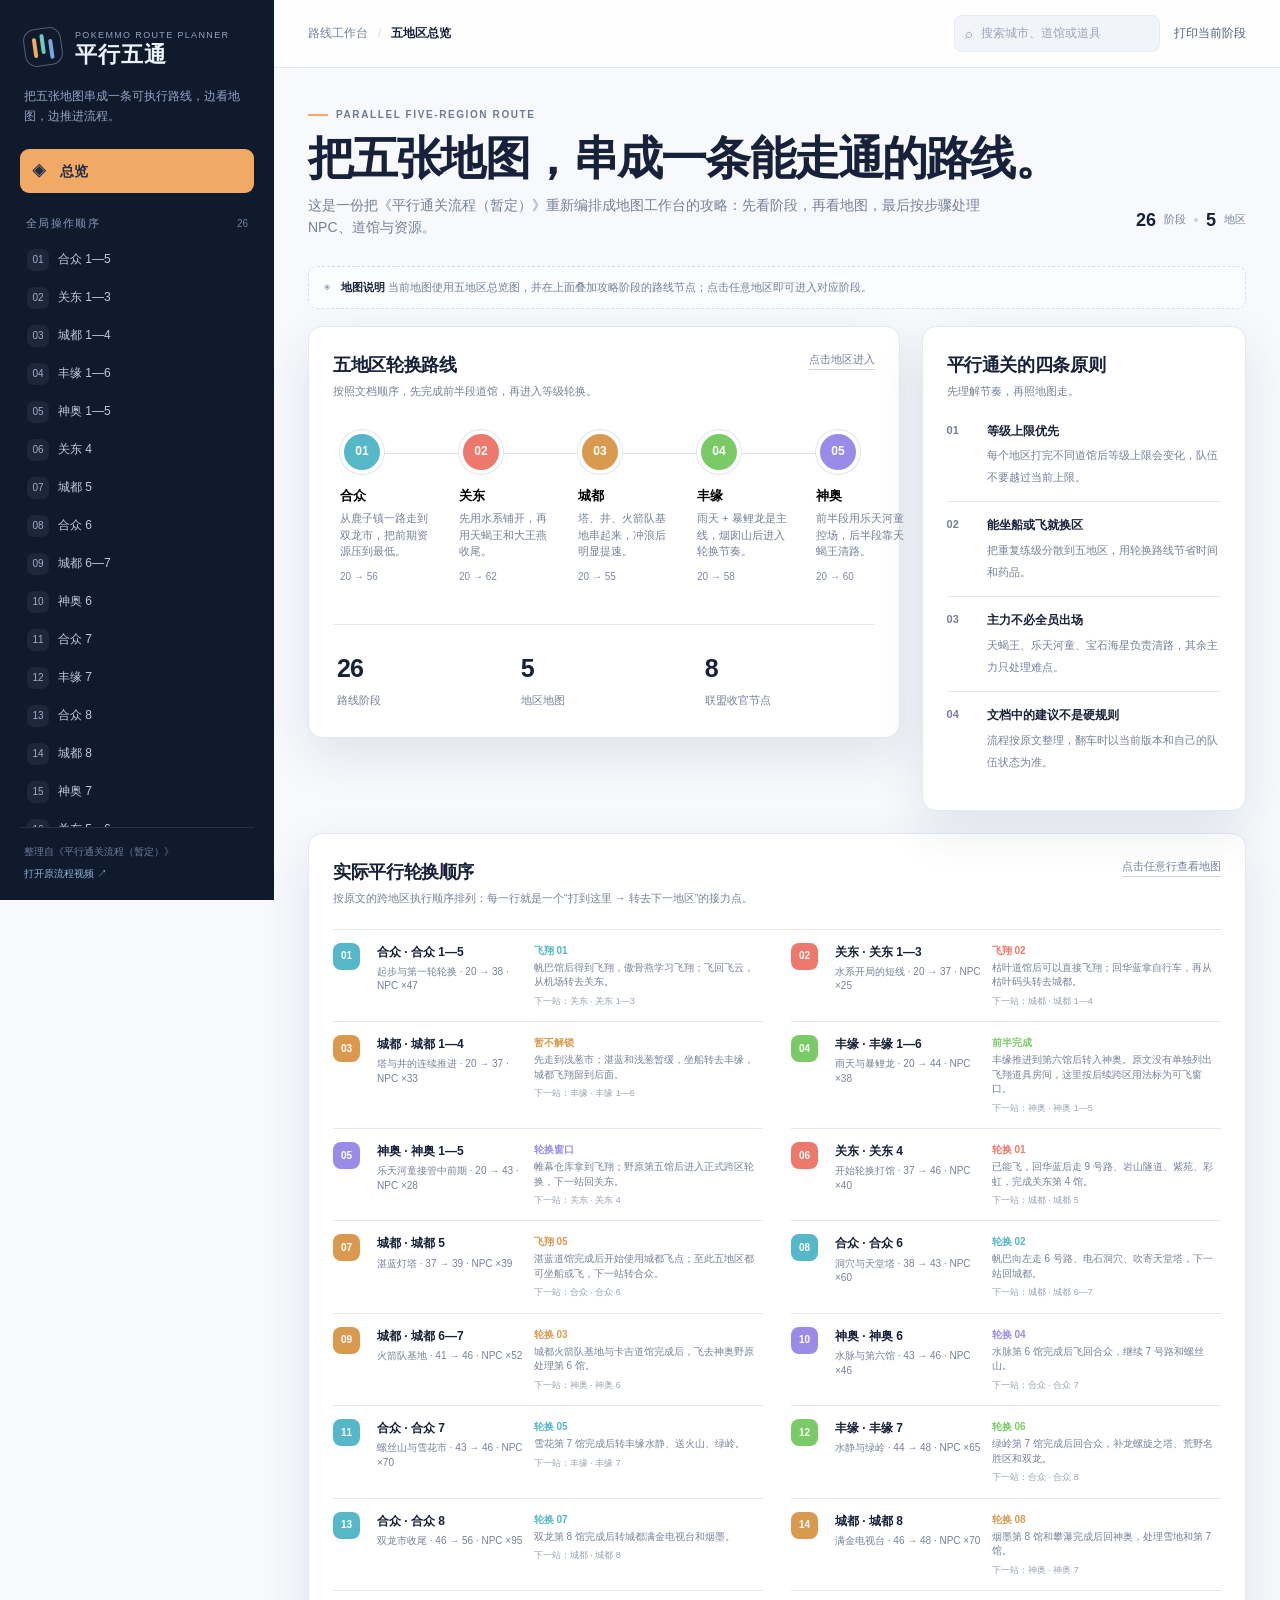
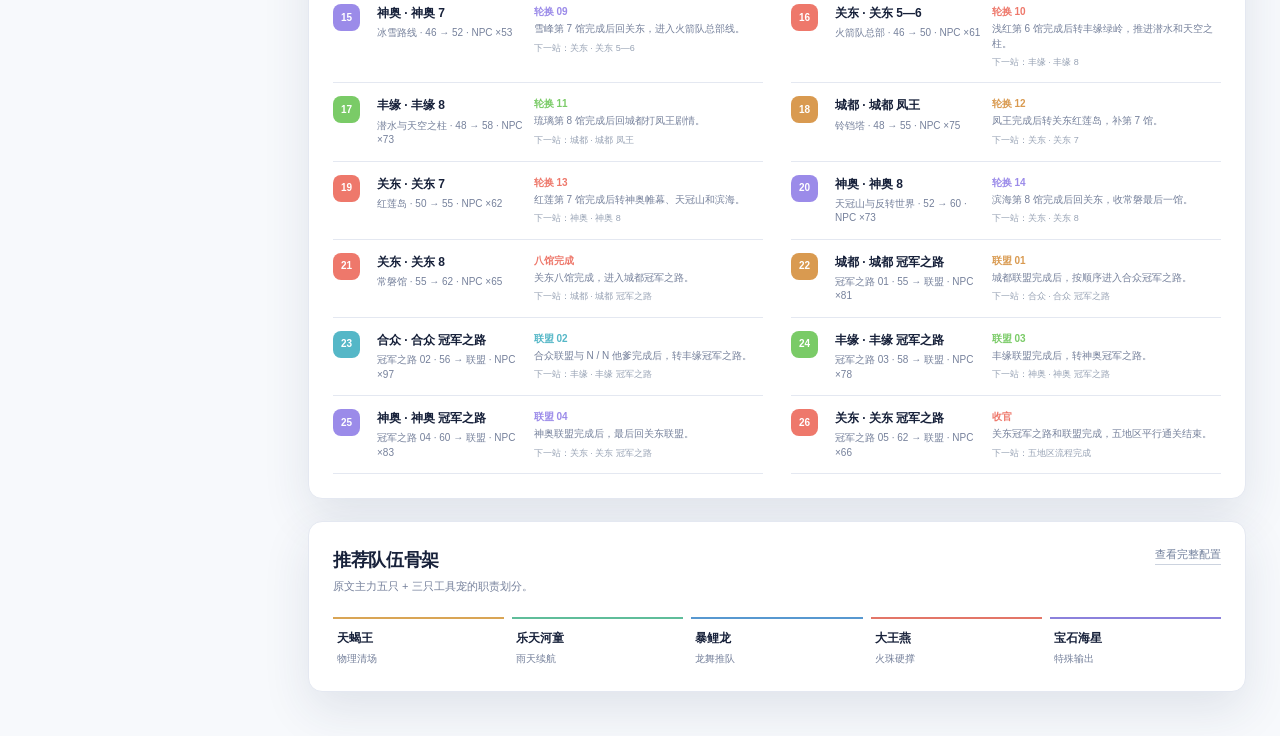
==== index.html @ cdc764ab "feat: add PokeMMO parallel five-region guide" ====
<!doctype html>
<html lang="zh-CN">
<head>
  <meta charset="utf-8">
  <meta name="viewport" content="width=device-width, initial-scale=1">
  <meta name="theme-color" content="#101a2d">
  <title>平行五通 · PokeMMO 攻略路线</title>
  <link rel="stylesheet" href="styles.css">
</head>
<body>
  <div class="app-shell">
    <aside class="sidebar" id="sidebar">
      <div class="brand">
        <div class="brand-mark" aria-hidden="true"><span></span><span></span><span></span></div>
        <div>
          <p class="brand-kicker">POKEMMO ROUTE PLANNER</p>
          <h1>平行五通</h1>
        </div>
      </div>
      <p class="brand-note">把五张地图串成一条可执行路线，边看地图，边推进流程。</p>
      <button class="overview-btn" id="overviewBtn" type="button"><span class="nav-icon">◈</span> 总览</button>
      <div class="sidebar-heading"><span>全局操作顺序</span><span id="phaseCountLabel">26</span></div>
      <nav class="phase-nav" id="phaseNav" aria-label="攻略阶段"></nav>
      <div class="sidebar-footer">
        <div class="source-stamp">整理自《平行通关流程（暂定）》</div>
        <a href="https://www.bilibili.com/video/BV1FwxmzmEeR/?vd_source=fad737659a85aca5b3b05b4d80bded59" target="_blank" rel="noreferrer">打开原流程视频 ↗</a>
      </div>
    </aside>

    <main class="main-content">
      <header class="topbar">
        <button class="mobile-menu" id="mobileMenu" type="button" aria-label="打开导航">☰</button>
        <div class="breadcrumb"><span>路线工作台</span><b>/</b><span id="breadcrumbLabel">五地区总览</span></div>
        <div class="topbar-actions">
          <label class="search-wrap" aria-label="搜索攻略内容">
            <span aria-hidden="true">⌕</span>
            <input id="searchInput" type="search" placeholder="搜索城市、道馆或道具">
          </label>
          <button class="top-action" id="printBtn" type="button">打印当前阶段</button>
        </div>
      </header>

      <div id="appView" aria-live="polite"></div>
    </main>
  </div>
  <script src="data.js"></script>
  <script src="app.js"></script>
</body>
</html>
---- styles.css ----
:root {
  --ink: #17213a;
  --muted: #75809b;
  --faint: #aeb6c9;
  --line: #e4e8f1;
  --paper: #f7f9fc;
  --panel: #ffffff;
  --navy: #101a2d;
  --navy-2: #1a2945;
  --orange: #f0aa65;
  --teal: #61c4b8;
  --shadow: 0 18px 48px rgba(32, 53, 87, .11);
  --font: Inter, "Noto Sans SC", "Microsoft YaHei", "PingFang SC", sans-serif;
}

* { box-sizing: border-box; }
html { background: var(--paper); }
body { margin: 0; color: var(--ink); background: var(--paper); font-family: var(--font); font-size: 14px; line-height: 1.6; }
button, input { font: inherit; }
button { border: 0; }
a { color: inherit; }

.app-shell { min-height: 100vh; display: flex; }
.sidebar { width: 274px; flex: 0 0 274px; background: var(--navy); color: #edf2ff; padding: 28px 20px 18px; display: flex; flex-direction: column; position: sticky; top: 0; height: 100vh; overflow: hidden; z-index: 30; }
.brand { display: flex; align-items: center; gap: 13px; padding: 0 4px; }
.brand-mark { width: 38px; height: 38px; border: 1px solid rgba(255,255,255,.3); border-radius: 12px; display: grid; grid-template-columns: repeat(3, 1fr); gap: 4px; padding: 8px; transform: rotate(-8deg); }
.brand-mark span { display: block; border-radius: 4px; background: var(--orange); }
.brand-mark span:nth-child(2) { background: #6fcab9; transform: translateY(-3px); }
.brand-mark span:nth-child(3) { background: #80a2e7; transform: translateY(3px); }
.brand-kicker { color: #92a1bf; font-size: 9px; letter-spacing: .15em; margin: 0 0 1px; }
.brand h1 { font-size: 22px; line-height: 1; letter-spacing: .04em; margin: 0; font-weight: 750; }
.brand-note { color: #95a4c2; font-size: 12px; line-height: 1.7; margin: 20px 4px 22px; }
.overview-btn { width: 100%; text-align: left; color: #fff; background: rgba(255,255,255,.1); padding: 11px 12px; border-radius: 9px; cursor: pointer; font-weight: 700; margin-bottom: 22px; }
.overview-btn.is-active { background: var(--orange); color: #202c49; }
.nav-icon { display: inline-block; width: 24px; color: #9fd8d0; }
.overview-btn.is-active .nav-icon { color: #202c49; }
.sidebar-heading { display: flex; justify-content: space-between; align-items: center; color: #8797b8; font-size: 11px; letter-spacing: .12em; padding: 0 6px 8px; text-transform: uppercase; }
.sidebar-heading span:last-child { font-size: 10px; letter-spacing: 0; color: #6b7c9f; }
.phase-nav { overflow: auto; padding-right: 2px; margin-right: -5px; }
.phase-nav::-webkit-scrollbar { width: 4px; }
.phase-nav::-webkit-scrollbar-thumb { background: #324362; border-radius: 8px; }
.phase-group-label { color: #647593; font-size: 10px; letter-spacing: .12em; padding: 13px 7px 4px; text-transform: uppercase; }
.phase-link { width: 100%; display: flex; align-items: center; gap: 9px; text-align: left; color: #bfcae0; background: transparent; padding: 8px 7px; border-radius: 8px; cursor: pointer; font-size: 12px; }
.phase-link:hover { color: #fff; background: rgba(255,255,255,.06); }
.phase-link.is-active { color: #fff; background: rgba(255,255,255,.13); }
.phase-link .phase-num { width: 22px; height: 22px; display: grid; place-items: center; border-radius: 7px; font-size: 10px; color: #9caccc; background: rgba(255,255,255,.06); flex: 0 0 22px; }
.phase-link.is-active .phase-num { color: #263451; background: var(--orange); font-weight: 800; }
.phase-link .phase-label { overflow: hidden; white-space: nowrap; text-overflow: ellipsis; }
.sidebar-footer { margin-top: auto; padding: 15px 4px 0; border-top: 1px solid rgba(255,255,255,.1); color: #6e7d9d; font-size: 10px; line-height: 1.7; }
.sidebar-footer a { color: #89b6d8; text-decoration: none; display: inline-block; margin-top: 5px; }

.main-content { min-width: 0; flex: 1; }
.topbar { min-height: 68px; display: flex; align-items: center; justify-content: space-between; border-bottom: 1px solid var(--line); background: rgba(255,255,255,.82); padding: 0 34px; position: sticky; top: 0; z-index: 20; backdrop-filter: blur(12px); }
.breadcrumb { display: flex; align-items: center; gap: 10px; color: var(--muted); font-size: 12px; }
.breadcrumb b { color: #d4dae5; font-weight: 400; }
.breadcrumb span:last-child { color: var(--ink); font-weight: 700; }
.topbar-actions { display: flex; align-items: center; gap: 14px; }
.search-wrap { display: flex; align-items: center; gap: 7px; background: #f1f4f9; border: 1px solid #e6eaf2; border-radius: 8px; padding: 6px 10px; color: #9ba6bb; }
.search-wrap input { border: 0; outline: 0; background: transparent; width: 170px; color: var(--ink); font-size: 12px; }
.search-wrap input::placeholder { color: #9ba6bb; }
.top-action { color: #52617e; background: transparent; padding: 6px 0; cursor: pointer; font-size: 12px; }
.top-action:hover { color: var(--ink); }
.mobile-menu { display: none; background: transparent; color: var(--ink); font-size: 20px; cursor: pointer; }

#appView { max-width: 1470px; margin: 0 auto; padding: 30px 34px 44px; }
.page-intro { display: flex; justify-content: space-between; gap: 28px; align-items: end; margin: 2px 0 27px; }
.eyebrow { display: inline-flex; align-items: center; gap: 8px; color: #6e7a94; text-transform: uppercase; letter-spacing: .16em; font-size: 10px; font-weight: 800; }
.eyebrow::before { content: ""; width: 20px; height: 2px; background: var(--orange); }
.page-intro h2 { font-size: clamp(29px, 3.6vw, 52px); line-height: 1.08; letter-spacing: -.04em; margin: 11px 0 10px; max-width: 790px; }
.page-intro p { color: var(--muted); max-width: 680px; margin: 0; font-size: 14px; }
.intro-meta { display: flex; gap: 8px; align-items: center; color: #78849e; font-size: 11px; white-space: nowrap; padding-bottom: 4px; }
.intro-meta strong { color: var(--ink); font-size: 18px; }
.dot-sep { width: 4px; height: 4px; border-radius: 50%; background: #cad1df; }

.overview-grid { display: grid; grid-template-columns: minmax(0, 1.55fr) minmax(300px, .85fr); gap: 22px; align-items: start; }
.panel { background: var(--panel); border: 1px solid var(--line); border-radius: 14px; box-shadow: var(--shadow); }
.flow-panel { padding: 24px; }
.panel-heading { display: flex; justify-content: space-between; align-items: start; gap: 20px; margin-bottom: 21px; }
.panel-heading h3 { font-size: 18px; margin: 0; letter-spacing: -.02em; }
.panel-heading p { color: var(--muted); font-size: 11px; margin: 3px 0 0; }
.tiny-link { font-size: 11px; color: #72809c; border-bottom: 1px solid #ccd3df; text-decoration: none; }
.region-flow { display: grid; grid-template-columns: repeat(5, minmax(110px, 1fr)); gap: 9px; position: relative; padding-top: 8px; }
.region-flow::before { content: ""; position: absolute; height: 1px; background: #dfe5ef; left: 40px; right: 40px; top: 31px; }
.region-card { position: relative; padding: 0 7px 14px; cursor: pointer; background: transparent; text-align: left; }
.region-card:hover .region-dot { transform: scale(1.13); }
.region-dot { width: 44px; height: 44px; display: grid; place-items: center; border-radius: 50%; color: #fff; font-size: 12px; font-weight: 800; margin: 0 0 12px; border: 4px solid #fff; box-shadow: 0 0 0 1px #dfe5ef; position: relative; transition: transform .15s ease; }
.region-card h4 { font-size: 13px; margin: 0 0 4px; }
.region-card p { color: var(--muted); font-size: 11px; line-height: 1.5; margin: 0; }
.region-card .flow-tag { display: inline-block; color: #7d89a3; font-size: 10px; margin-top: 9px; }
.stats-row { display: grid; grid-template-columns: repeat(3, 1fr); gap: 10px; margin-top: 24px; padding-top: 21px; border-top: 1px solid var(--line); }
.stat { padding: 2px 4px; }
.stat strong { display: block; font-size: 25px; letter-spacing: -.04em; }
.stat span { color: var(--muted); font-size: 11px; }
.rules-panel { padding: 24px; }
.rules-list { display: grid; gap: 0; margin: 0; padding: 0; list-style: none; }
.rules-list li { display: grid; grid-template-columns: 30px 1fr; gap: 10px; padding: 14px 0; border-top: 1px solid var(--line); }
.rules-list li:first-child { border-top: 0; padding-top: 0; }
.rule-num { color: var(--orange); font-weight: 800; font-size: 12px; }
.rules-list strong { display: block; font-size: 12px; margin-bottom: 2px; }
.rules-list span { color: var(--muted); font-size: 11px; line-height: 1.55; }
.overview-team { margin-top: 22px; padding: 24px; }
.team-strip { display: grid; grid-template-columns: repeat(5, 1fr); gap: 8px; }
.team-chip { border-top: 2px solid var(--team-color); padding: 10px 4px 0; }
.team-chip strong { display: block; font-size: 12px; }
.team-chip span { display: block; color: var(--muted); font-size: 10px; margin-top: 3px; }

.detail-layout { display: grid; grid-template-columns: 235px minmax(0, 1fr) minmax(285px, .78fr); gap: 20px; align-items: start; }
.phase-rail { padding: 19px 15px 14px; position: sticky; top: 89px; max-height: calc(100vh - 112px); overflow: auto; }
.phase-rail h3 { margin: 0 8px 14px; font-size: 13px; }
.phase-rail .phase-link { color: #596783; padding: 8px 7px; }
.phase-rail .phase-link:hover { color: var(--ink); background: #f5f7fb; }
.phase-rail .phase-link.is-active { color: var(--ink); background: #edf2f8; }
.phase-rail .phase-group-label { padding-top: 11px; }
.map-panel { min-width: 0; overflow: hidden; }
.map-panel-head { display: flex; justify-content: space-between; align-items: start; gap: 16px; padding: 21px 23px 17px; border-bottom: 1px solid var(--line); }
.map-panel-head h3 { font-size: 19px; margin: 0; }
.map-panel-head p { color: var(--muted); margin: 3px 0 0; font-size: 11px; }
.map-tools { display: flex; align-items: center; gap: 4px; }
.map-tool { width: 29px; height: 29px; border-radius: 7px; background: #f3f5f9; color: #65728d; cursor: pointer; }
.map-tool:hover { background: #e9edf5; color: var(--ink); }
.map-tool.zoom-value { width: auto; padding: 0 6px; font-size: 10px; cursor: default; background: transparent; }
.map-viewport { position: relative; overflow: hidden; background: #dce6ec; margin: 0; }
.map-canvas { position: relative; width: 100%; transform-origin: 50% 50%; transition: transform .2s ease; }
.map-canvas > img { display: block; width: 100%; height: 100%; object-fit: fill; image-rendering: pixelated; }
.map-canvas > svg { position: absolute; inset: 0; width: 100%; height: 100%; overflow: visible; pointer-events: none; }
.route-glow { fill: none; stroke: rgba(255,255,255,.9); stroke-width: 2.8; stroke-linecap: round; stroke-linejoin: round; }
.route-line { fill: none; stroke: var(--route-color, #f0aa65); stroke-width: 1.45; stroke-linecap: round; stroke-linejoin: round; stroke-dasharray: 1.8 1.2; }
.route-point { fill: var(--route-color, #f0aa65); stroke: #fff; stroke-width: 1.1; }
.map-marker { position: absolute; transform: translate(-50%, -50%); min-width: 28px; height: 28px; border-radius: 50%; padding: 0 7px; border: 2px solid #fff; background: var(--route-color, #f0aa65); color: #25314a; font-weight: 900; font-size: 10px; box-shadow: 0 4px 10px rgba(21,33,57,.28); cursor: pointer; z-index: 3; }
.map-marker:hover, .map-marker.is-active { transform: translate(-50%, -50%) scale(1.15); z-index: 5; }
.map-marker.is-active { box-shadow: 0 0 0 4px rgba(255,255,255,.7), 0 6px 13px rgba(21,33,57,.34); }
.map-marker-label { position: absolute; top: 30px; left: 50%; transform: translateX(-50%); padding: 2px 6px; border-radius: 4px; color: #fff; background: rgba(17,28,48,.76); white-space: nowrap; font-size: 10px; font-weight: 700; pointer-events: none; }
.map-caption { display: flex; justify-content: space-between; align-items: center; padding: 11px 16px 12px; color: #7d89a1; font-size: 10px; background: #fbfcfe; border-top: 1px solid var(--line); }
.map-caption strong { color: var(--ink); font-size: 11px; }
.map-caption a { color: #7182a3; text-decoration: none; }
.map-caption a:hover { text-decoration: underline; }
.detail-panel { display: flex; flex-direction: column; gap: 16px; min-width: 0; }
.phase-header { padding: 21px 22px; }
.phase-kicker { display: flex; align-items: center; justify-content: space-between; color: #8b96ab; font-size: 10px; letter-spacing: .13em; text-transform: uppercase; }
.phase-badge { border-radius: 5px; padding: 4px 7px; color: #fff; font-size: 10px; letter-spacing: 0; font-weight: 800; }
.phase-header h2 { margin: 14px 0 7px; font-size: 25px; line-height: 1.15; letter-spacing: -.04em; }
.phase-header p { color: var(--muted); margin: 0; font-size: 12px; }
.phase-meta { display: flex; gap: 7px; flex-wrap: wrap; margin-top: 17px; }
.meta-pill { color: #65728d; background: #f1f4f8; border-radius: 5px; padding: 4px 7px; font-size: 10px; }
.step-panel { padding: 21px 22px; }
.section-title { font-size: 13px; margin: 0 0 15px; }
.step-list { display: grid; gap: 0; margin: 0; padding: 0; list-style: none; }
.step-item { display: grid; grid-template-columns: 23px 1fr; gap: 10px; border-top: 1px solid var(--line); padding: 13px 0; cursor: pointer; }
.step-item:first-child { border-top: 0; padding-top: 0; }
.step-item:last-child { padding-bottom: 0; }
.step-index { width: 23px; height: 23px; display: grid; place-items: center; border-radius: 7px; color: #76829b; background: #f1f4f8; font-size: 10px; font-weight: 800; }
.step-item:hover .step-index, .step-item.is-active .step-index { color: #fff; background: var(--route-color, var(--orange)); }
.step-place { display: block; font-size: 12px; font-weight: 800; margin-bottom: 2px; }
.step-copy { color: var(--muted); font-size: 11px; line-height: 1.55; margin: 0; }
.step-tag { display: inline-block; color: #97a1b4; font-size: 9px; margin-top: 5px; }
.focus-panel { padding: 19px 22px; border-left: 4px solid var(--route-color, var(--orange)); }
.focus-panel h3 { margin: 0 0 6px; font-size: 12px; }
.focus-panel p { color: var(--muted); font-size: 11px; line-height: 1.6; margin: 0; }
.search-empty { padding: 36px 14px; color: var(--muted); text-align: center; font-size: 12px; }

.section-toolbar { display: flex; gap: 8px; align-items: center; flex-wrap: wrap; margin: 0 0 17px; }
.region-filter { padding: 7px 10px; border-radius: 7px; background: #eef2f7; color: #68758f; font-size: 11px; cursor: pointer; }
.region-filter:hover, .region-filter.is-active { color: var(--ink); background: #e1e9f3; font-weight: 700; }
.section-toolbar .spacer { flex: 1; }
.annotation { color: var(--muted); font-size: 11px; }
.reference-banner { display: flex; align-items: center; gap: 11px; padding: 12px 15px; border: 1px dashed #d6dce8; border-radius: 9px; color: #71809b; font-size: 11px; margin-bottom: 17px; background: rgba(255,255,255,.5); }
.reference-banner b { color: var(--ink); }
.parallel-panel { margin-top: 22px; padding: 24px; }
.route-board { display: grid; grid-template-columns: 1fr 1fr; gap: 0 28px; border-top: 1px solid var(--line); }
.route-row { width: 100%; min-width: 0; display: grid; grid-template-columns: 34px minmax(120px, .78fr) minmax(185px, 1.22fr); gap: 10px; align-items: start; text-align: left; padding: 13px 0; border-bottom: 1px solid var(--line); background: transparent; cursor: pointer; color: var(--ink); }
.route-row:hover { background: #f8fafc; }
.route-num { width: 27px; height: 27px; display: grid; place-items: center; border-radius: 8px; color: #fff; background: var(--route-color); font-size: 10px; font-weight: 800; }
.route-main { min-width: 0; }
.route-main strong, .route-main span { display: block; }
.route-main strong { font-size: 12px; }
.route-main span { color: var(--muted); font-size: 10px; margin-top: 3px; line-height: 1.45; }
.route-handoff { min-width: 0; }
.route-handoff b, .route-handoff span, .route-handoff em { display: block; }
.route-handoff b { font-size: 10px; }
.route-handoff span { color: var(--muted); font-size: 10px; line-height: 1.45; margin-top: 2px; }
.route-handoff em { color: #98a3b5; font-size: 9px; font-style: normal; margin-top: 4px; }
.handoff-panel { padding: 15px 18px; border-left: 4px solid var(--route-color, var(--orange)); }
.handoff-top { display: flex; align-items: baseline; gap: 8px; color: var(--muted); font-size: 11px; line-height: 1.55; }
.handoff-label { color: var(--route-color, var(--orange)); font-size: 10px; font-weight: 800; white-space: nowrap; }
.handoff-nav { display: flex; gap: 7px; flex-wrap: wrap; align-items: center; border-top: 1px solid var(--line); margin-top: 10px; padding-top: 10px; color: #9aa4b6; font-size: 10px; }
.handoff-nav b { color: #bcc5d3; font-weight: 400; }
.handoff-nav strong { color: var(--ink); font-size: 10px; }

@media (max-width: 1250px) {
  .detail-layout { grid-template-columns: 205px minmax(0, 1fr); }
  .detail-panel { grid-column: 2; }
  .phase-rail { grid-row: span 2; }
  .overview-grid { grid-template-columns: 1fr; }
  .rules-panel { display: grid; grid-template-columns: 1fr 1fr; gap: 18px; }
  .rules-panel .panel-heading { grid-column: 1 / -1; margin-bottom: 0; }
  .route-board { grid-template-columns: 1fr; }
}
@media (max-width: 840px) {
  .sidebar { position: fixed; left: -285px; transition: left .2s ease; box-shadow: 14px 0 38px rgba(16,26,45,.2); }
  .sidebar.is-open { left: 0; }
  .topbar { padding: 0 18px; }
  .mobile-menu { display: block; }
  .breadcrumb { margin-right: auto; margin-left: 14px; }
  .search-wrap { display: none; }
  #appView { padding: 23px 18px 36px; }
  .page-intro { display: block; }
  .intro-meta { margin-top: 15px; }
  .region-flow { grid-template-columns: repeat(3, 1fr); row-gap: 20px; }
  .region-flow::before { display: none; }
  .rules-panel { display: block; }
  .detail-layout { display: block; }
  .phase-rail { position: static; max-height: none; margin-bottom: 18px; }
  .phase-rail .phase-nav { display: flex; overflow: auto; gap: 5px; padding-bottom: 5px; }
  .phase-rail .phase-group-label { display: none; }
  .phase-rail .phase-link { min-width: max-content; }
  .phase-rail h3 { margin-bottom: 9px; }
  .detail-panel { margin-top: 18px; }
  .parallel-panel { padding: 19px; }
}
@media (max-width: 520px) {
  .page-intro h2 { font-size: 31px; }
  .region-flow { grid-template-columns: repeat(2, 1fr); }
  .team-strip { grid-template-columns: repeat(2, 1fr); gap: 17px 9px; }
  .map-panel-head { display: block; }
  .map-tools { margin-top: 13px; }
  .map-caption { display: block; }
  .map-caption a { display: block; margin-top: 4px; }
  .stats-row { grid-template-columns: repeat(3, 1fr); }
  .stat strong { font-size: 20px; }
  .route-row { grid-template-columns: 30px 1fr; gap: 8px; }
  .route-handoff { grid-column: 2; }
  .handoff-top { display: block; }
  .handoff-label { display: inline-block; margin-right: 5px; }
}

@media print {
  .sidebar, .topbar, .phase-rail, .map-tools, .top-action, .mobile-menu, .search-wrap { display: none !important; }
  .main-content { width: 100%; }
  #appView { max-width: none; padding: 0; }
  .detail-layout { display: grid; grid-template-columns: 1fr 1fr; }
  .map-panel { grid-row: span 2; }
  .panel { box-shadow: none; }
  .map-canvas { transform: none !important; }
}
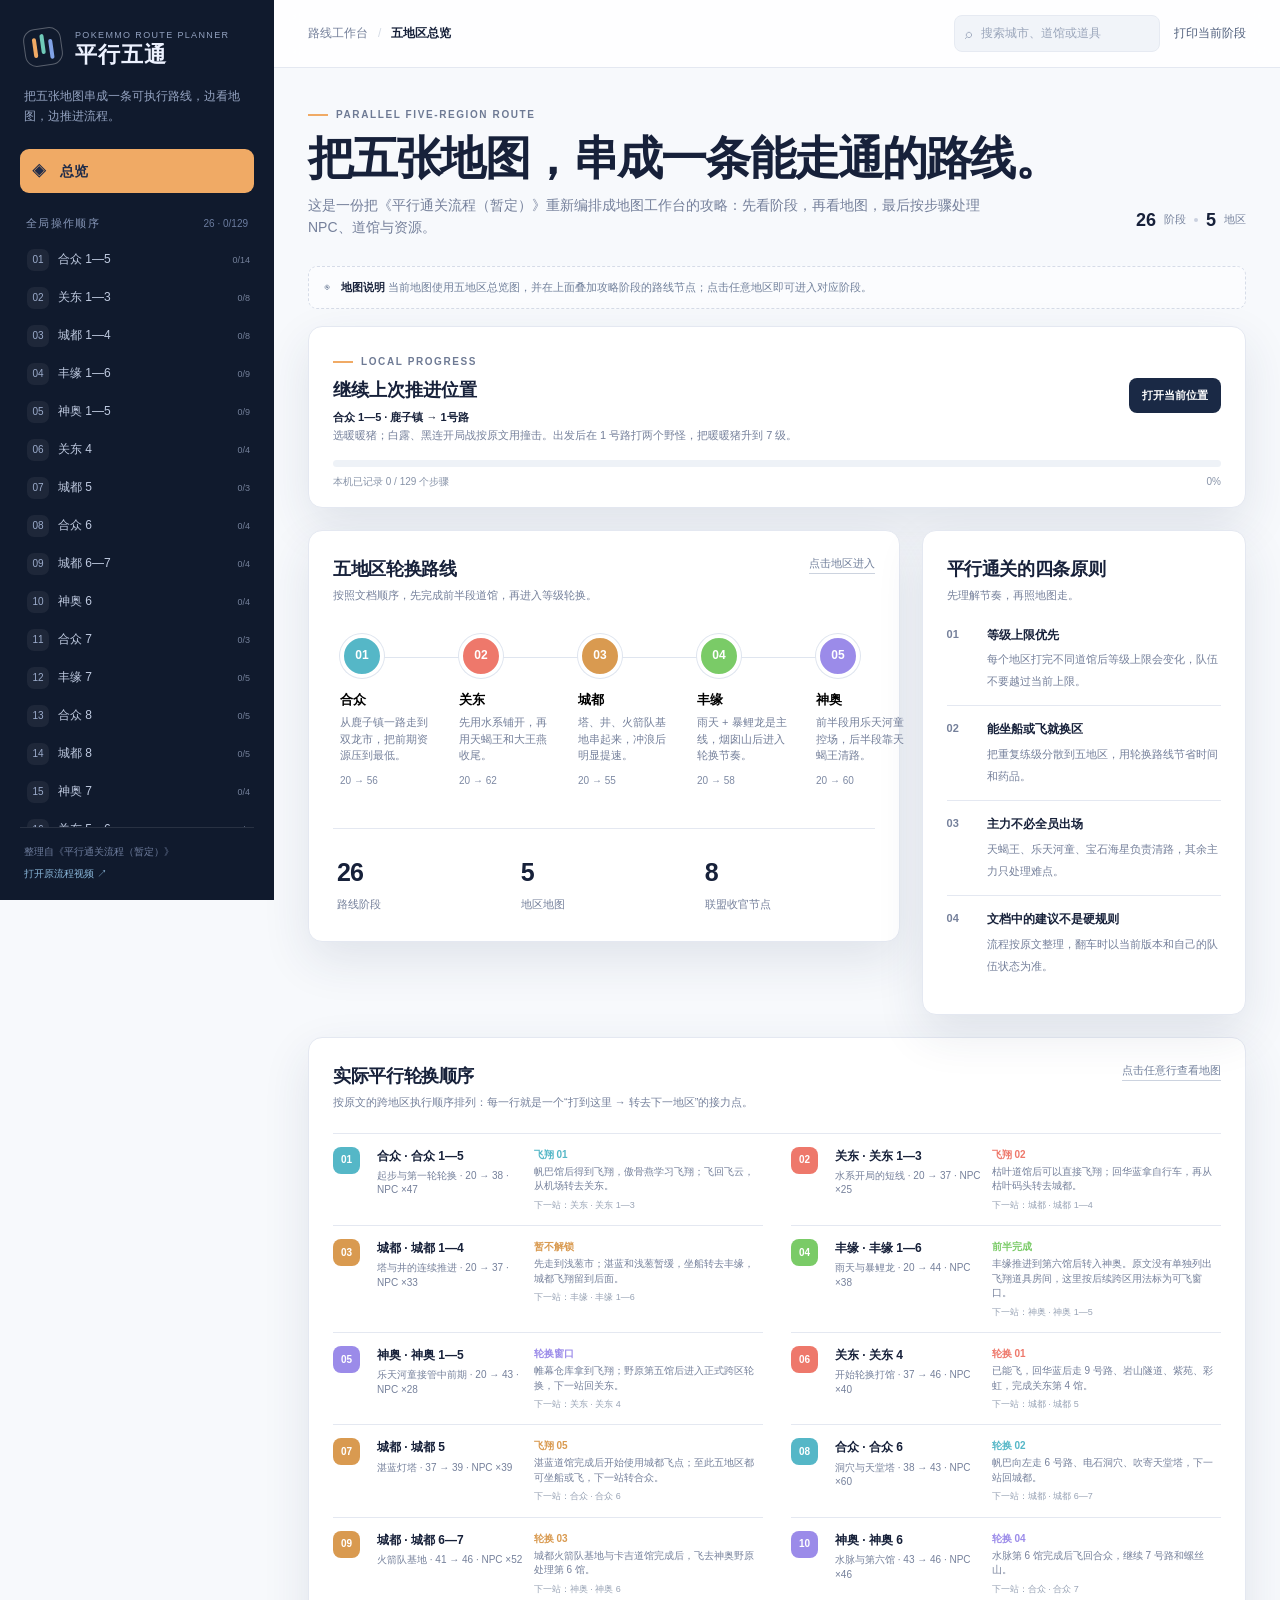
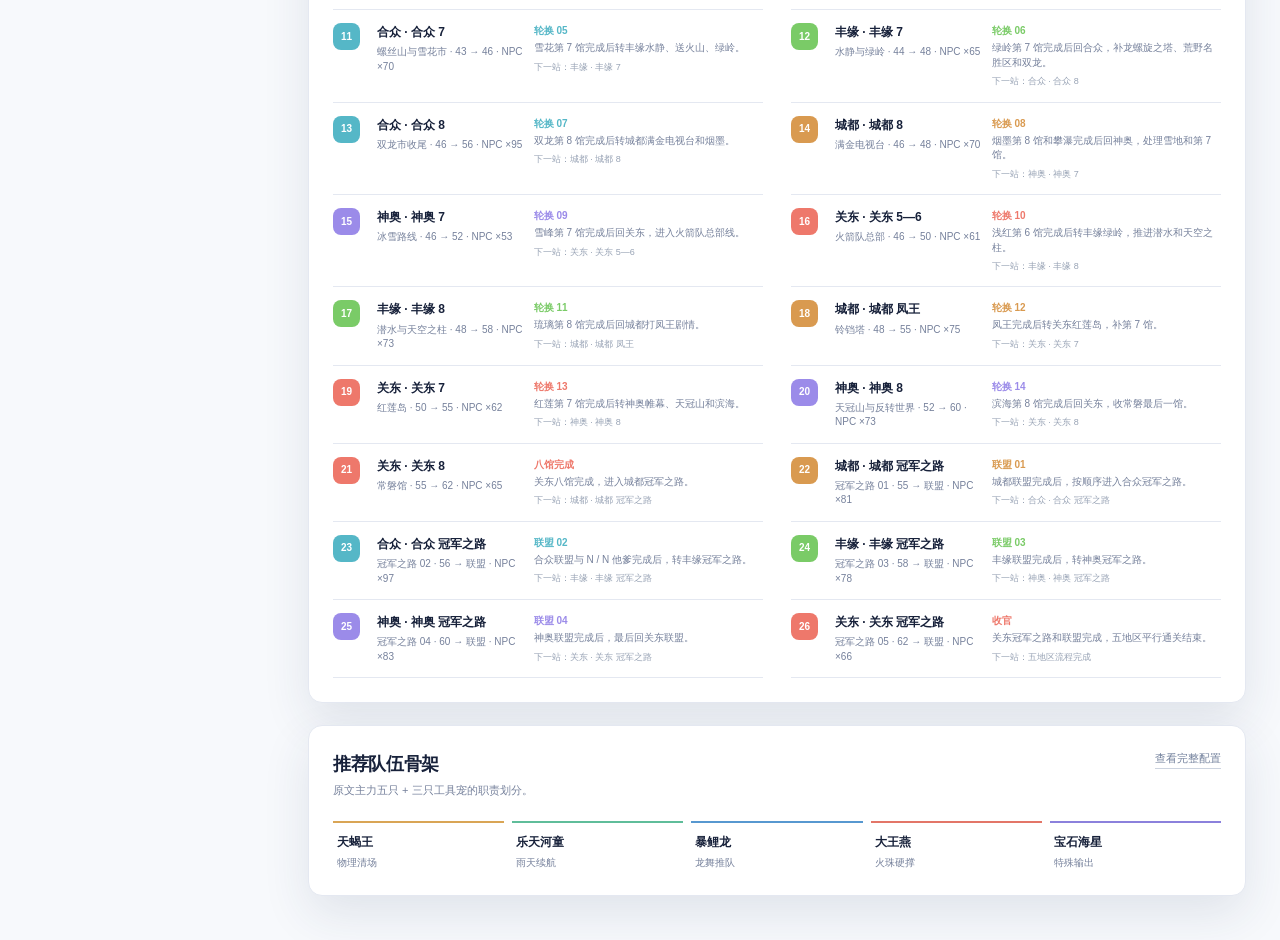
==== commit ac3a20c9: "feat: embed original Word gameplay screenshots" ====
--- a/index.html
+++ b/index.html
@@ -44,6 +44,8 @@
     </main>
   </div>
   <script src="data.js"></script>
+  <script src="detail-guides.js"></script>
+  <script src="docx-screenshots.js"></script>
   <script src="app.js"></script>
 </body>
 </html>
--- a/styles.css
+++ b/styles.css
@@ -142,6 +142,8 @@
 .phase-header p { color: var(--muted); margin: 0; font-size: 12px; }
 .phase-meta { display: flex; gap: 7px; flex-wrap: wrap; margin-top: 17px; }
 .meta-pill { color: #65728d; background: #f1f4f8; border-radius: 5px; padding: 4px 7px; font-size: 10px; }
+.phase-progress-track { height: 5px; margin-top: 14px; border-radius: 99px; background: #edf1f6; overflow: hidden; }
+.phase-progress-track span { display: block; height: 100%; border-radius: inherit; background: var(--route-color, var(--orange)); transition: width .2s ease; }
 .step-panel { padding: 21px 22px; }
 .section-title { font-size: 13px; margin: 0 0 15px; }
 .step-list { display: grid; gap: 0; margin: 0; padding: 0; list-style: none; }
@@ -153,6 +155,65 @@
 .step-place { display: block; font-size: 12px; font-weight: 800; margin-bottom: 2px; }
 .step-copy { color: var(--muted); font-size: 11px; line-height: 1.55; margin: 0; }
 .step-tag { display: inline-block; color: #97a1b4; font-size: 9px; margin-top: 5px; }
+.phase-progress { flex: 0 0 auto; color: #74809a; font-size: 9px; margin-left: auto; }
+.progress-panel { margin: 0 0 22px; padding: 20px 24px 17px; }
+.progress-summary { display: flex; align-items: center; justify-content: space-between; gap: 20px; }
+.progress-summary h3 { margin: 6px 0 4px; font-size: 18px; }
+.progress-summary p { color: var(--muted); font-size: 11px; line-height: 1.6; margin: 0; }
+.progress-summary p strong { color: var(--ink); }
+.progress-continue { flex: 0 0 auto; color: #fff; background: var(--navy-2); border-radius: 8px; padding: 9px 13px; cursor: pointer; font-size: 11px; font-weight: 700; }
+.progress-continue:hover { background: var(--ink); }
+.progress-meter { height: 7px; margin-top: 16px; background: #eef2f7; border-radius: 99px; overflow: hidden; }
+.progress-meter span { display: block; height: 100%; border-radius: inherit; background: linear-gradient(90deg, var(--teal), var(--orange)); transition: width .2s ease; }
+.progress-foot { display: flex; justify-content: space-between; color: #8793a8; font-size: 10px; margin-top: 7px; }
+.guide-panel { padding: 21px 22px; }
+.guide-heading { align-items: center; margin-bottom: 13px; }
+.guide-heading p { max-width: 330px; line-height: 1.55; }
+.guide-tools { display: flex; align-items: center; gap: 8px; flex: 0 0 auto; }
+.guide-count { color: var(--route-color, var(--orange)); background: #f5f7fa; border-radius: 6px; padding: 4px 7px; font-size: 10px; font-weight: 800; }
+.progress-reset { color: #9aa4b6; background: transparent; border-bottom: 1px solid #d7dce5; cursor: pointer; padding: 2px 0; font-size: 10px; }
+.progress-reset:hover { color: var(--ink); border-color: var(--ink); }
+.full-guide { margin-top: 20px; }
+.guide-list { display: grid; grid-template-columns: repeat(2, minmax(0, 1fr)); gap: 0 25px; margin: 0; padding: 0; list-style: none; counter-reset: guide; }
+.guide-item { display: grid; grid-template-columns: 27px minmax(0, 1fr); gap: 10px; align-items: start; border-top: 1px solid var(--line); padding: 13px 0; }
+.guide-item:first-child { border-top: 0; padding-top: 0; }
+.guide-item:last-child { padding-bottom: 0; }
+.guide-index { width: 27px; height: 27px; display: grid; place-items: center; border-radius: 8px; color: var(--route-color, var(--orange)); background: #f5f7fa; font-size: 10px; font-weight: 800; }
+.guide-item.is-current { background: linear-gradient(90deg, rgba(97,196,184,.08), transparent 80%); }
+.guide-item.is-done .guide-index { color: #fff; background: var(--route-color, var(--orange)); }
+.guide-body { min-width: 0; }
+.guide-shot-block { margin-top: 11px; }
+.guide-shot-heading { display: flex; align-items: center; gap: 7px; margin-bottom: 6px; color: #72809a; font-size: 9px; font-weight: 800; }
+.guide-shot-heading em { color: #a2aaba; font-size: 8px; font-style: normal; font-weight: 600; }
+.guide-shot-strip { display: flex; gap: 7px; overflow-x: auto; padding: 2px 1px 6px; scrollbar-color: #cbd4e0 transparent; }
+.guide-shot { position: relative; display: block; flex: 0 0 142px; height: 112px; overflow: hidden; border: 1px solid #d7dee8; border-radius: 7px; background: #eef2f5; box-shadow: 0 2px 7px rgba(21,33,57,.08); }
+.guide-shot img { display: block; width: 100%; height: 100%; object-fit: cover; }
+.guide-shot span { position: absolute; right: 4px; bottom: 4px; padding: 2px 4px; border-radius: 4px; color: #fff; background: rgba(16,26,45,.68); font-size: 8px; opacity: 0; transition: opacity .15s ease; }
+.guide-shot:hover span, .guide-shot:focus span { opacity: 1; }
+.guide-map-location { margin-top: 7px; padding: 4px 6px; border-radius: 5px; color: #60708b; background: #f1f5f8; cursor: pointer; font-size: 9px; }
+.guide-map-location:hover { color: var(--ink); background: #e6edf3; }
+.guide-visual { position: relative; width: 78px; height: 58px; padding: 0; border: 1px solid rgba(255,255,255,.9); border-radius: 8px; background-color: #dbe6e8; background-size: 285%; background-repeat: no-repeat; box-shadow: inset 0 0 0 1px rgba(26,41,69,.12); overflow: hidden; cursor: pointer; }
+.guide-visual::after { content: ''; position: absolute; inset: 0; background: linear-gradient(135deg, rgba(16,26,45,.1), rgba(16,26,45,.38)); }
+.guide-visual span { position: absolute; z-index: 2; left: 5px; bottom: 4px; color: #fff; font-size: 8px; font-weight: 700; text-shadow: 0 1px 2px rgba(0,0,0,.55); }
+.guide-visual i { position: absolute; z-index: 3; top: 50%; left: 50%; width: 11px; height: 11px; border: 2px solid #fff; border-radius: 50%; background: var(--route-color, var(--orange)); transform: translate(-50%, -50%); box-shadow: 0 0 0 3px rgba(255,255,255,.35); }
+.guide-visual.is-overview { cursor: default; background-position: center; }
+.guide-visual.is-overview i { display: none; }
+.guide-visual:hover { transform: translateY(-1px); box-shadow: 0 4px 10px rgba(21,33,57,.16); }
+.guide-topline { display: flex; align-items: center; gap: 6px; }
+.guide-topline strong { font-size: 12px; line-height: 1.35; }
+.guide-region-dot { width: 5px; height: 5px; border-radius: 50%; flex: 0 0 5px; }
+.current-label { color: var(--route-color, var(--orange)); font-size: 9px; font-style: normal; font-weight: 800; margin-left: auto; white-space: nowrap; }
+.guide-action { color: var(--muted); font-size: 11px; line-height: 1.62; margin: 5px 0 0; }
+.guide-meta { display: flex; gap: 5px; flex-wrap: wrap; margin-top: 7px; }
+.guide-chip { display: inline-flex; align-items: center; border-radius: 5px; padding: 3px 6px; font-size: 9px; line-height: 1.3; }
+.guide-npc { color: #9a6548; background: #fff3e8; }
+.guide-gain { color: #487c72; background: #edf8f5; }
+.guide-controls { display: flex; gap: 8px; flex-wrap: wrap; margin-top: 8px; }
+.guide-check, .guide-current { border-radius: 5px; padding: 4px 6px; cursor: pointer; font-size: 9px; }
+.guide-check { color: #9a6548; background: #fff3e8; }
+.guide-check.is-checked { color: #fff; background: var(--route-color, var(--orange)); }
+.guide-current { color: #72809a; background: #f3f5f9; }
+.guide-current:hover, .guide-current.is-current { color: var(--ink); background: #e9eef5; }
 .focus-panel { padding: 19px 22px; border-left: 4px solid var(--route-color, var(--orange)); }
 .focus-panel h3 { margin: 0 0 6px; font-size: 12px; }
 .focus-panel p { color: var(--muted); font-size: 11px; line-height: 1.6; margin: 0; }
@@ -216,6 +277,7 @@
   .phase-rail h3 { margin-bottom: 9px; }
   .detail-panel { margin-top: 18px; }
   .parallel-panel { padding: 19px; }
+  .guide-list { grid-template-columns: 1fr; }
 }
 @media (max-width: 520px) {
   .page-intro h2 { font-size: 31px; }
@@ -231,6 +293,12 @@
   .route-handoff { grid-column: 2; }
   .handoff-top { display: block; }
   .handoff-label { display: inline-block; margin-right: 5px; }
+  .progress-summary { display: block; }
+  .progress-continue { margin-top: 13px; }
+  .guide-heading { display: block; }
+  .guide-tools { margin-top: 10px; }
+  .guide-item { grid-template-columns: 27px minmax(0, 1fr); gap: 8px; }
+  .guide-shot { flex-basis: 134px; height: 106px; }
 }
 
 @media print {
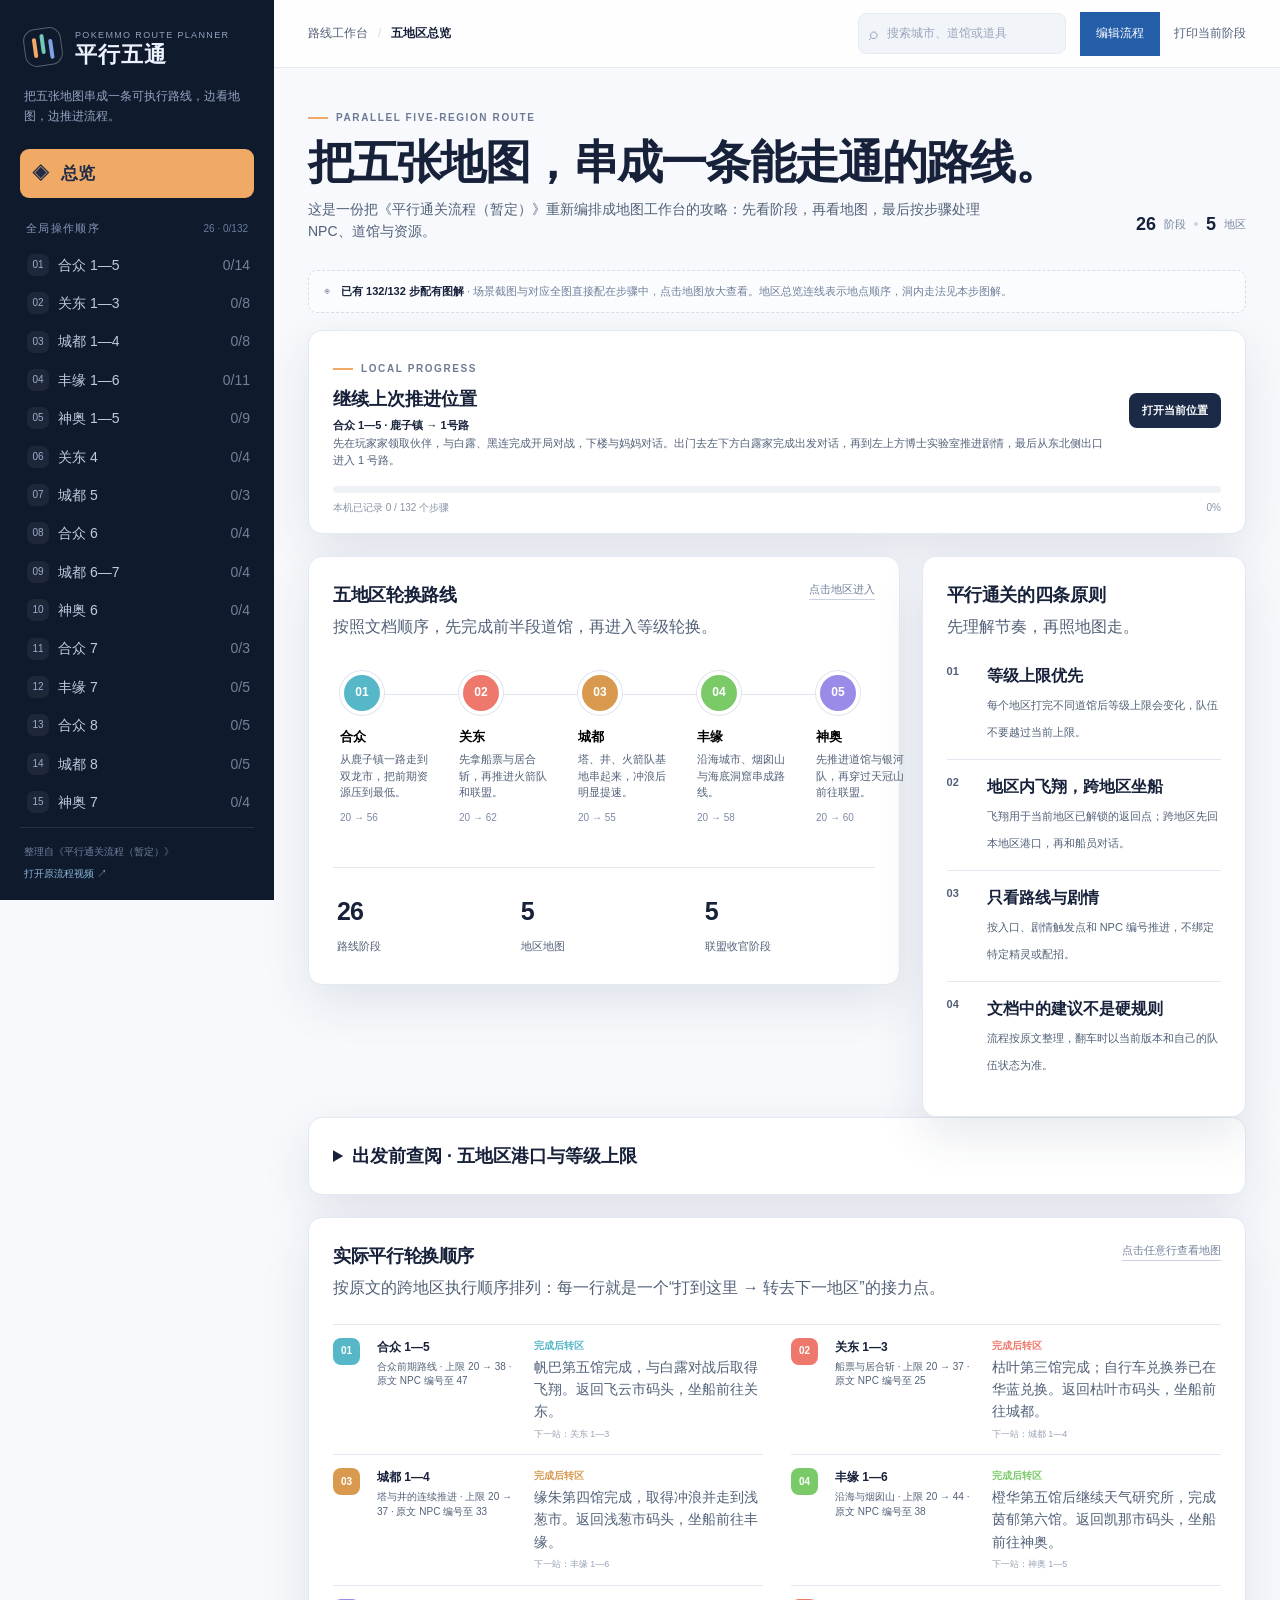
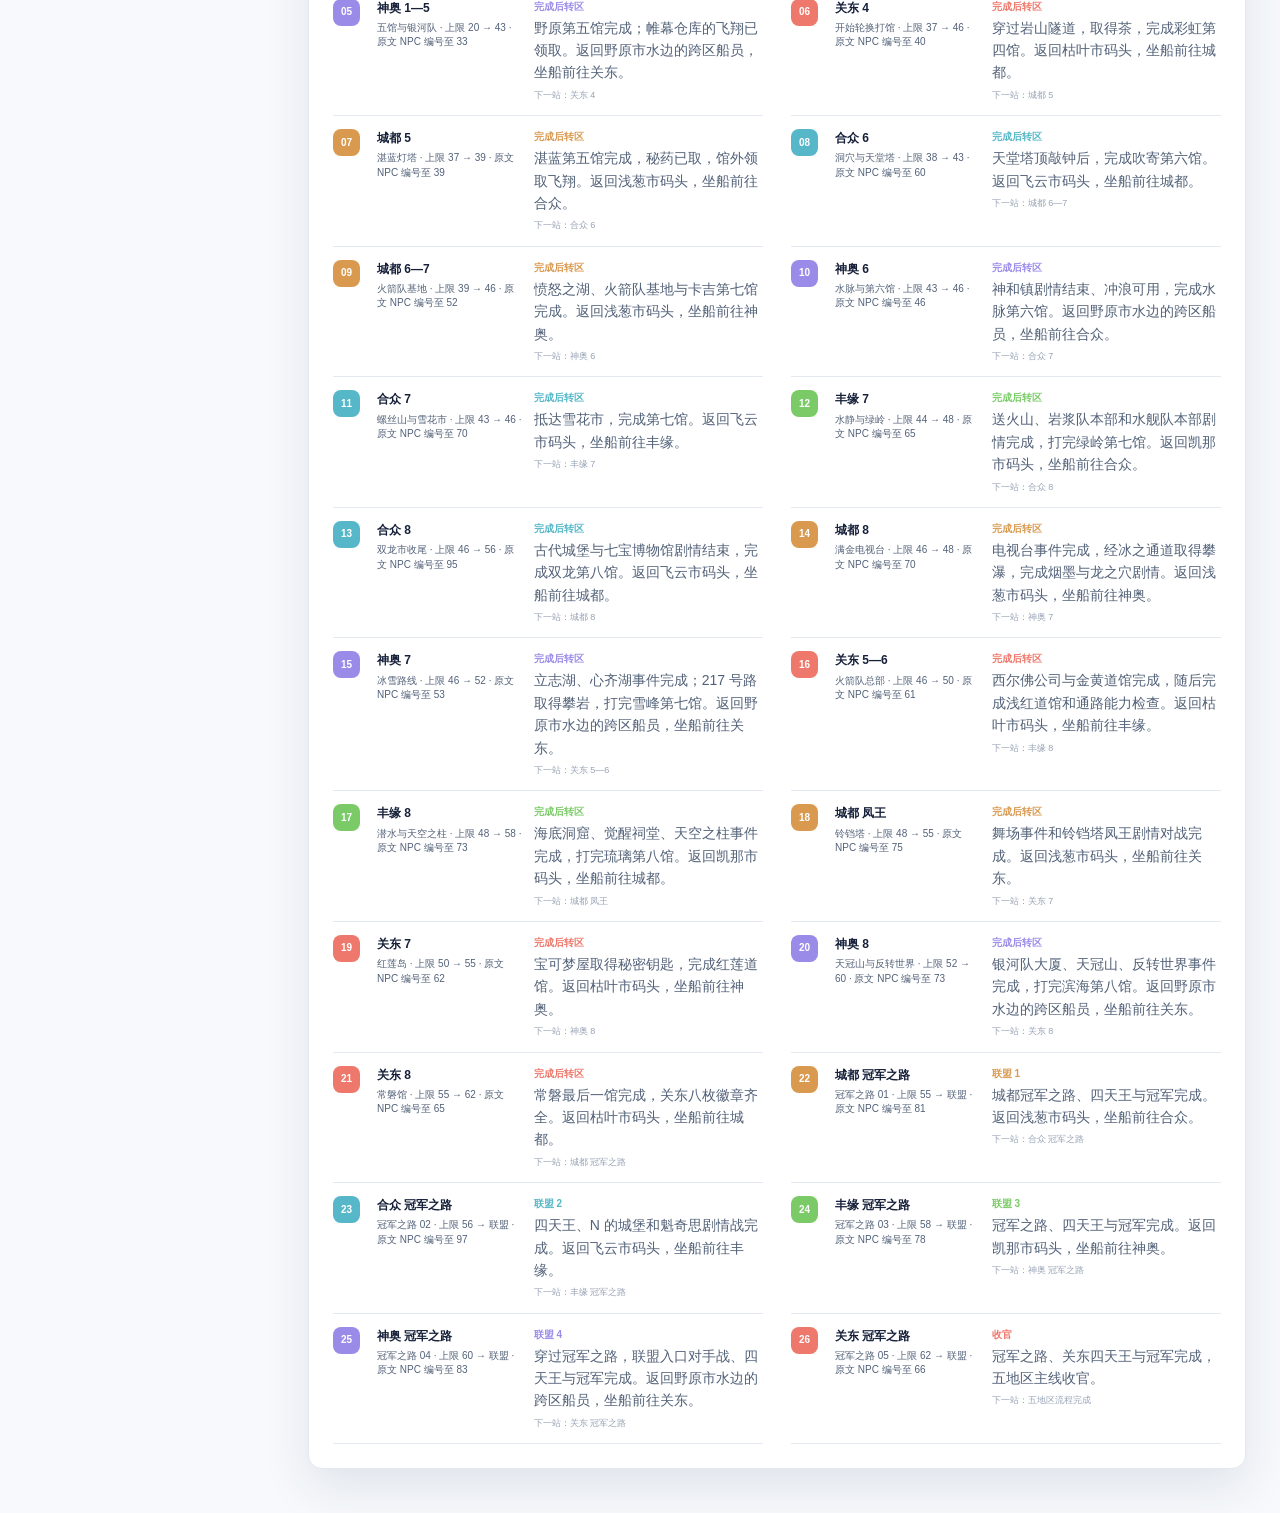
==== commit ccda6455: "feat: save editable guide and Kanto 7 continuation backup" ====
--- a/index.html
+++ b/index.html
@@ -5,7 +5,9 @@
   <meta name="viewport" content="width=device-width, initial-scale=1">
   <meta name="theme-color" content="#101a2d">
   <title>平行五通 · PokeMMO 攻略路线</title>
-  <link rel="stylesheet" href="styles.css">
+  <link rel="stylesheet" href="styles.css?v=20261010-node-summary1">
+  <link rel="stylesheet" href="guide-editor.css?v=20261010-node-summary1">
+  <link rel="stylesheet" href="image-markup.css?v=20261010-landmarks1">
 </head>
 <body>
   <div class="app-shell">
@@ -36,16 +38,42 @@
             <span aria-hidden="true">⌕</span>
             <input id="searchInput" type="search" placeholder="搜索城市、道馆或道具">
           </label>
+          <button class="top-action edit-guide-button" id="editGuideBtn" type="button" aria-pressed="false" disabled>编辑流程</button>
           <button class="top-action" id="printBtn" type="button">打印当前阶段</button>
         </div>
       </header>
-
+      <section class="guide-edit-bar" aria-label="攻略编辑工具">
+        <div><strong>编辑流程</strong><span id="guideEditStatus" role="status">正在载入…</span></div>
+        <div class="guide-edit-actions"><button id="guideUndoBtn" type="button" disabled>撤销</button><button id="guideSaveBtn" type="button">保存到本机</button><button id="guideExportBtn" type="button">导出备份</button><button id="guideImportBtn" type="button">导入备份</button></div>
+      </section>
       <div id="appView" aria-live="polite"></div>
     </main>
   </div>
-  <script src="data.js"></script>
-  <script src="detail-guides.js"></script>
+  <dialog id="guideEditorDialog" class="guide-editor-dialog" aria-labelledby="guideEditorTitle">
+    <header class="editor-dialog-head"><div><p>平行五通 · 内容编辑</p><h2 id="guideEditorTitle">编辑文字与图片</h2></div></header>
+    <div id="guideEditorBody" class="editor-dialog-body"></div>
+    <footer class="editor-dialog-footer"><p id="guideEditorError" role="alert" hidden></p><div><span class="editor-file-hint">图片支持 PNG / JPG / WebP，每张最多 5 MB</span><button id="guideEditorCancel" type="button">取消</button><button id="guideEditorSave" type="submit" form="guideContentForm" class="editor-primary">保存这一步</button></div></footer>
+  </dialog>
+  <dialog id="guideBackupDialog" class="guide-backup-dialog" aria-labelledby="guideBackupTitle">
+    <header class="editor-dialog-head"><div><h2 id="guideBackupTitle">导出攻略备份</h2></div><button id="closeGuideBackup" type="button">关闭</button></header>
+    <div class="editor-dialog-body"><p>备份包含修改的流程、文字和上传的图片。换浏览器或电脑时，打开同一份攻略文件夹，再用“导入备份”恢复。</p><a id="guideBackupLink" class="editor-download">下载攻略备份</a><details class="backup-text-fallback"><summary>无法下载？复制备份文字</summary><label for="guideBackupText">复制全部内容，保存为 .json 文件</label><textarea id="guideBackupText" readonly spellcheck="false"></textarea></details><p class="edit-help">已完成步骤和当前位置单独保存在当前浏览器，内容备份不包含通关进度。</p></div>
+  </dialog>
+  <input id="guideImageFile" type="file" accept="image/png,image/jpeg,image/webp" hidden>
+  <input id="guideBackupFile" type="file" accept=".json,application/json" hidden>
+  <div id="guideEditToast" class="guide-edit-toast" role="status" hidden></div>
+  <script src="data.js?v=20261005-node-order1"></script>
+  <script src="detail-guides.js?v=20261005-node-order1"></script>
   <script src="docx-screenshots.js"></script>
-  <script src="app.js"></script>
+  <script src="route-guides.js"></script>
+  <script src="key-shots.js"></script>
+  <script src="route-plans.js?v=20261005-node-order1"></script>
+  <script src="step-visuals.js?v=20261007-template1"></script>
+  <script src="map-notes.js?v=20261005-node-order1"></script>
+  <script src="image-markup-core.js?v=20261009-inline2"></script>
+  <script src="image-markup-editor.js?v=20261010-landmarks1"></script>
+  <script src="step-visual-renderer.js?v=20261010-landmarks1"></script>
+  <script src="guide-edit-core.js?v=20261010-node-summary1"></script>
+  <script src="guide-editor.js?v=20261010-node-summary1"></script>
+  <script src="app.js?v=20261010-node-summary1"></script>
 </body>
 </html>
--- a/styles.css
+++ b/styles.css
@@ -1,3 +1,27 @@
+.route-guide-panel { padding: 24px; margin-bottom: 20px; }
+.route-guide h4 { margin: 0 0 8px; font-size: 20px; }
+.route-guide p, .route-guide li { line-height: 1.7; }
+.route-version, .route-source { color: var(--muted); font-size: 13px; }
+.route-caution { padding: 12px 16px; border-left: 3px solid var(--route-color); background: #f6f8fb; }
+.route-map-grid { display: grid; grid-template-columns: repeat(2, minmax(0, 1fr)); gap: 18px; }
+.route-map-grid figure { margin: 0; min-width: 0; border: 1px solid var(--line); border-radius: 12px; overflow: hidden; }
+.route-map-grid figure > a { display: block; background: #eef1f5; }
+.route-map-grid img { display: block; width: 100%; height: 280px; object-fit: contain; }
+.route-map-grid figcaption { padding: 14px; line-height: 1.6; }
+.route-map-grid figcaption strong, .route-map-grid figcaption span { display: block; }
+.route-map-grid figcaption span { margin: 6px 0; font-size: 14px; color: var(--muted); }
+.route-map-grid a, .route-source a { color: #245da8; text-decoration: underline; }
+.route-map-grid figcaption a { display: inline-flex; align-items: center; min-height: 44px; }
+a:focus-visible, button:focus-visible, summary:focus-visible { outline: 3px solid #245da8; outline-offset: 3px; }
+@media (max-width: 840px) {
+  .route-map-grid { grid-template-columns: 1fr; }
+  .route-guide-panel { padding: 18px; }
+}
+@media print {
+  .route-map-grid { grid-template-columns: 1fr; }
+  .route-map-grid figure { break-inside: avoid; }
+  .route-map-grid img { height: auto; max-height: none; }
+}
 :root {
   --ink: #17213a;
   --muted: #75809b;
@@ -104,7 +128,7 @@
 .team-chip strong { display: block; font-size: 12px; }
 .team-chip span { display: block; color: var(--muted); font-size: 10px; margin-top: 3px; }
 
-.detail-layout { display: grid; grid-template-columns: 235px minmax(0, 1fr) minmax(285px, .78fr); gap: 20px; align-items: start; }
+.detail-layout { display: grid; grid-template-columns: minmax(0, 1.2fr) minmax(285px, 1fr); gap: 20px; align-items: start; }
 .phase-rail { padding: 19px 15px 14px; position: sticky; top: 89px; max-height: calc(100vh - 112px); overflow: auto; }
 .phase-rail h3 { margin: 0 8px 14px; font-size: 13px; }
 .phase-rail .phase-link { color: #596783; padding: 8px 7px; }
@@ -248,7 +272,7 @@
 .handoff-nav strong { color: var(--ink); font-size: 10px; }
 
 @media (max-width: 1250px) {
-  .detail-layout { grid-template-columns: 205px minmax(0, 1fr); }
+  .detail-layout { grid-template-columns: minmax(0, 1fr) minmax(285px, 1fr); }
   .detail-panel { grid-column: 2; }
   .phase-rail { grid-row: span 2; }
   .overview-grid { grid-template-columns: 1fr; }
@@ -310,3 +334,154 @@
   .panel { box-shadow: none; }
   .map-canvas { transform: none !important; }
 }
+body { font-size: 17px; }
+:root { --muted: #526178; }
+.guide-list { grid-template-columns: 1fr; }
+.guide-action { font-size: 18px; line-height: 1.85; color: #26384e; }
+.guide-topline strong { font-size: 21px; line-height: 1.5; }
+.guide-item { padding: 24px 0; gap: 16px; }
+.guide-chip, .guide-check, .guide-current, .guide-map-location { font-size: 15px; line-height: 1.6; }
+.guide-check, .guide-current, .guide-map-location { min-height: 44px; }
+.panel-heading p, .phase-header p, .step-copy, .focus-panel p, .handoff-top, .route-guide p, .route-guide li { font-size: 16px; line-height: 1.8; }
+.phase-link, .step-place, .rule-num, .rules-list strong { font-size: 16px; }
+.phase-link span, .phase-link small, .handoff-nav, .handoff-nav strong, .route-row p, .route-handoff span { font-size: 14px; line-height: 1.6; }
+.guide-heading h3, .route-guide-panel h3 { font-size: 24px; }
+.key-shots { display: grid; grid-template-columns: repeat(2, minmax(0, 1fr)); gap: 18px; margin: 18px 0; }
+.key-shot { margin: 0; border: 1px solid #cbd5e1; border-radius: 12px; overflow: hidden; background: #f8fafc; }
+.key-shot img { display: block; width: 100%; height: 280px; object-fit: contain; background: #e9eef4; }
+.key-shot figcaption { padding: 16px; font-size: 16px; line-height: 1.7; color: #26384e; }
+.key-shot strong { display: block; color: #0e5964; font-size: 18px; }
+.key-shot a { color: #245da8; }
+.key-shot small { display: block; font-size: 13px; }
+@media (max-width: 840px) {
+  .key-shots { grid-template-columns: 1fr; }
+  .guide-action { font-size: 18px; }
+  .guide-item { grid-template-columns: 28px minmax(0, 1fr); gap: 10px; }
+  .guide-meta, .guide-controls { flex-wrap: wrap; }
+}
+@media print { .key-shot { break-inside: avoid; } .key-shot img { height: auto; } }
+
+.route-plan { padding: 24px; margin-bottom: 24px; }
+.route-plan h3 { font-size: 24px; }
+.route-plan-grid { display: grid; grid-template-columns: repeat(2, minmax(0, 1fr)); gap: 20px 28px; margin: 0; }
+.route-plan-grid > div { min-width: 0; }
+.route-plan-grid dt { color: #586980; font-size: 14px; font-weight: 700; margin-bottom: 5px; }
+.route-plan-grid dd { color: #26384e; font-size: 17px; line-height: 1.8; margin: 0; }
+.route-reminders { margin: 20px 0 0; padding: 14px 18px 14px 36px; border-radius: 8px; background: #fff7e9; color: #765020; font-size: 16px; line-height: 1.8; }
+.route-source a { color: #245da8; overflow-wrap: anywhere; }
+.travel-reference { padding: 22px 24px; margin-bottom: 22px; font-size: 16px; line-height: 1.8; }
+.travel-reference summary { cursor: pointer; font-weight: 800; font-size: 18px; }
+.port-list { list-style: none; display: grid; grid-template-columns: repeat(2, minmax(0, 1fr)); gap: 8px 20px; padding: 0; }
+.port-list li { display: flex; gap: 12px; }
+.port-list strong { flex: 0 0 auto; }
+.cap-table-wrap { overflow-x: auto; }
+.cap-table { width: 100%; border-collapse: collapse; white-space: nowrap; font-size: 14px; }
+.cap-table caption { text-align: left; margin-bottom: 8px; font-size: 16px; font-weight: 700; }
+.cap-table th, .cap-table td { padding: 9px 12px; text-align: center; border-bottom: 1px solid var(--line); }
+.cap-table th { background: #f1f4f8; color: #33465e; }
+.step-item { cursor: default; grid-template-columns: 44px minmax(0, 1fr); }
+.step-index { cursor: pointer; width: 44px; height: 44px; font-size: 14px; }
+.step-guide-link { display: block; padding: 7px 0; min-height: 44px; background: transparent; color: #245da8; font-size: 15px; line-height: 1.6; text-align: left; cursor: pointer; }
+.step-guide-link:hover { text-decoration: underline; }
+.node-summary-heading { display: flex; align-items: center; justify-content: space-between; flex-wrap: wrap; gap: 8px 12px; margin-bottom: 5px; }
+.node-summary-heading .step-place { margin: 0; }
+.node-summary-content { min-width: 0; }
+.step-copy.node-summary { margin: 4px 0 8px; color: #42536b; font-size: 16px; line-height: 1.8; white-space: pre-wrap; overflow-wrap: anywhere; }
+.node-summary-links { margin-top: 4px; }
+.phase-transfer { padding: 8px 10px; min-height: 44px; background: #f1f4f8; border-radius: 7px; color: #33465e; cursor: pointer; text-align: left; font-size: 14px; line-height: 1.6; }
+.phase-transfer:hover { background: #e4ebf3; }
+.map-caption { flex-wrap: wrap; gap: 8px; color: #526178; font-size: 13px; line-height: 1.7; }
+.map-caption strong { font-size: 14px; }
+.map-panel, .guide-item { scroll-margin-top: 90px; }
+.guide-item:focus { outline: 2px solid #245da8; outline-offset: 5px; }
+button:focus-visible, a:focus-visible, summary:focus-visible { outline: 2px solid #245da8; outline-offset: 4px; }
+@media (max-width: 840px) {
+  .route-plan-grid, .port-list { grid-template-columns: 1fr; }
+  .route-plan .panel-heading { flex-wrap: wrap; gap: 12px; }
+  .route-plan, .travel-reference { padding: 20px; }
+}
+@media print {
+  .route-plan .progress-continue, .phase-transfer, .step-guide-link, .guide-controls, .guide-map-location { display: none !important; }
+  .route-plan-grid > div { break-inside: avoid; }
+}
+@media (prefers-reduced-motion: reduce) { *, *::before, *::after { transition: none !important; scroll-behavior: auto !important; } }
+
+.step-visuals { margin: 20px 0; }
+.visual-heading { display: flex; align-items: baseline; flex-wrap: wrap; gap: 8px 14px; margin-bottom: 12px; }
+.visual-heading strong { color: #0e5964; font-size: 18px; }
+.visual-heading span { font-size: 14px; color: #526178; }
+.step-atlas { display: grid; grid-template-columns: repeat(2,minmax(0,1fr)); gap: 18px; margin: 16px 0; }
+.map-template-entry { display: block; padding: 12px 14px; margin: 8px 0 16px; border-radius: 8px; color: #bde9dc; background: #163d3c; font-size: 14px; }
+.map-template-entry:focus-visible { outline: 3px solid #f2ba4c; outline-offset: 3px; }
+.step-atlas > .atlas-card:only-child { grid-column: 1 / -1; }
+.atlas-card { min-width: 0; margin: 0; border: 1px solid #cbd5e1; border-radius: 12px; overflow: hidden; background: #f8fafc; }
+.atlas-card-heading { padding: 15px 16px; display: flex; align-items: baseline; flex-wrap: wrap; justify-content: space-between; gap: 4px 12px; }
+.atlas-card-heading strong { font-size: 18px; color: #16324e; }
+.atlas-card-heading > span { font-size: 12px; color: #526178; }
+.atlas-preview { display: block; position: relative; width: 100%; padding: 12px; background: #18202d; cursor: zoom-in; color: white; }
+.atlas-board { display: block; position: relative; margin: 0 auto; width: min(100%,calc(360px * var(--map-ratio))); }
+.atlas-board img { display: block; width: 100%; height: 100%; object-fit: contain; }
+.atlas-overlay { position: absolute; inset: 0; width: 100%; height: 100%; }
+.atlas-enlarge { display: block; text-align: right; margin-top: 10px; color: #e8f4ff; font-size: 13px; }
+.atlas-card-info { padding: 14px 16px; color: #26384e; font-size: 15px; line-height: 1.75; }
+.atlas-card-info p { margin: 0 0 9px; }
+.atlas-card-info small { display: block; margin-top: 12px; color: #526178; font-size: 12px; }
+.atlas-card-info a, .map-walkthrough a, .atlas-dialog a { color: #245da8; }
+.atlas-landmarks, .atlas-point-list { display: flex; flex-direction: column; gap: 5px; padding: 0; margin: 0; list-style: none; }
+.atlas-action-text { min-width: 0; display: flex; flex-direction: column; gap: 4px; }
+.atlas-action-text strong { font-size: 14px; line-height: 1.65; }
+.atlas-action-text > span { color: #526178; font-size: 13px; line-height: 1.7; font-weight: 400; }
+.atlas-landmarks button, .atlas-point-list button { display: flex; align-items: flex-start; gap: 9px; padding: 9px 0; width: 100%; min-height: 44px; text-align: left; background: transparent; cursor: pointer; color: #26384e; font-size: 14px; line-height: 1.5; }
+.atlas-landmarks b, .atlas-point-list b { display: inline-flex; align-items: center; justify-content: center; min-width: 29px; height: 29px; padding: 0 3px; flex: 0 0 auto; border-radius: 50%; color: white; font-size: 13px; }
+.visual-more { border: 1px solid #cbd5e1; border-radius: 8px; padding: 8px 14px; margin: 12px 0; }
+.visual-more summary { min-height: 44px; padding: 9px 0; cursor: pointer; color: #245da8; font-size: 15px; font-weight: 700; }
+.map-walkthrough { padding: 18px 20px; margin-top: 16px; border-left: 4px solid #087c85; border-radius: 8px; background: #eef8f7; color: #26384e; font-size: 16px; line-height: 1.85; }
+.map-walkthrough strong { color: #0e5964; font-size: 18px; }
+.map-walkthrough ol { padding-left: 24px; margin: 10px 0; }
+.map-walkthrough li { margin-bottom: 8px; }
+.map-walkthrough p { margin: 10px 0 0; font-size: 13px; color: #526178; }
+.atlas-dialog { width: min(1500px,96vw); max-width: 96vw; max-height: 94vh; padding: 0; margin: auto; border: 1px solid #cbd5e1; border-radius: 14px; color: #26384e; background: #f8fafc; }
+.atlas-dialog::backdrop { background: rgba(12,23,38,.75); }
+.atlas-dialog-head { display: flex; align-items: center; justify-content: space-between; gap: 12px; padding: 16px 20px; border-bottom: 1px solid #cbd5e1; }
+.atlas-dialog-head h2 { font-size: 22px; margin: 0; }
+.atlas-dialog-head p { color: #526178; margin: 3px 0 0; font-size: 13px; }
+.atlas-dialog-head button { background: #e8eef5; border-radius: 8px; min-width: 78px; min-height: 44px; cursor: pointer; color: #16324e; }
+.atlas-dialog-tools { display: flex; align-items: center; flex-wrap: wrap; gap: 8px; padding: 9px 18px; }
+.atlas-dialog-tools button { min-height: 44px; min-width: 44px; padding: 8px 12px; background: #e8eef5; color: #16324e; border-radius: 6px; cursor: pointer; font-size: 14px; }
+.atlas-dialog-tools output, .atlas-dialog-tools a { font-size: 14px; padding: 0 6px; }
+.atlas-dialog-body { display: grid; grid-template-columns: minmax(0,1fr) 340px; height: min(72vh,800px); }
+.atlas-dialog-viewport { position: relative; overflow: auto; padding: 12px; background: #18202d; }
+.atlas-dialog-viewport .atlas-board { max-width: none; }
+.atlas-dialog-viewport .atlas-overlay g { cursor: pointer; }
+.atlas-overlay g.is-selected circle { stroke: #ffe989; stroke-width: 8; }
+.atlas-overlay g.is-selected text { fill: #ffe989; }
+.atlas-board.annotations-off .atlas-overlay { display: none; }
+.atlas-dialog-notes { padding: 16px 18px; overflow: auto; font-size: 15px; line-height: 1.75; }
+.atlas-dialog-notes h3 { margin: 0 0 10px; color: #0e5964; font-size: 18px; }
+.atlas-dialog-notes p { margin: 0 0 12px; }
+.atlas-point-list button { padding: 8px; border-radius: 7px; }
+.atlas-point-list button[aria-pressed="true"] { background: #dfeff7; outline: 1px solid #8db7c6; }
+.atlas-point-detail { margin-top: 14px !important; padding: 12px; border-radius: 7px; background: #e9f4f3; color: #164c56; }
+.atlas-dialog-directions { padding-left: 24px; font-size: 14px; }
+.atlas-dialog-directions li { margin-bottom: 10px; }
+.atlas-dialog-source { display: flex; flex-direction: column; gap: 5px; font-size: 13px; }
+.atlas-dialog-source small { color: #526178; font-size: 12px; }
+@media (max-width: 840px) {
+  .step-atlas { grid-template-columns: 1fr; }
+  .atlas-dialog-body { display: flex; flex-direction: column; height: auto; max-height: 72vh; overflow: auto; }
+  .atlas-dialog-viewport { flex: 0 0 auto; min-height: 0; height: clamp(160px,calc((96vw - 26px) / var(--map-ratio) + 24px),46vh); }
+  .atlas-dialog-notes { overflow: visible; }
+  .atlas-dialog-head { padding: 12px; }
+  .atlas-dialog-head h2 { font-size: 19px; }
+  .atlas-dialog-tools { padding: 8px 10px; gap: 5px; }
+  .atlas-dialog-tools button { padding: 8px; }
+}
+@media print {
+  .atlas-dialog { display: none !important; }
+  .atlas-card { break-inside: avoid; }
+  .atlas-preview { background: #eee; }
+  .atlas-enlarge { display: none; }
+  .step-atlas { grid-template-columns: 1fr 1fr; }
+  .visual-more > div { display: grid !important; }
+  .visual-more summary { display: none; }
+}
--- a/guide-editor.css
+++ b/guide-editor.css
@@ -0,0 +1,94 @@
+/* Editing stays in the original linear guide; controls appear only when requested. */
+.guide-edit-bar { position: sticky; top: 68px; z-index: 19; display: none; padding: 18px 34px; background: #ecf5f8; border-bottom: 1px solid #c8dbe5; gap: 18px; align-items: center; justify-content: space-between; }
+.is-guide-editing .guide-edit-bar { display: flex; }
+.guide-edit-bar > div:first-child { display: flex; flex-direction: column; gap: 5px; }
+#guideEditStatus { font-size: 14px; color: #425b6b; }
+.guide-edit-actions, .step-edit-tools, .phase-edit-tools, .edit-image-actions { display: flex; flex-wrap: wrap; gap: 8px; }
+.step-edit-tools { margin: 14px 0; padding: 10px; border: 1px dashed #b7ccd9; background: #f2f8fa; border-radius: 8px; }
+.phase-edit-tools { margin: 18px 0 24px; }
+.node-summary-edit { min-height: 44px; padding: 8px 12px; border: 1px solid #c8d8e3; background: #fff; color: #244b67; border-radius: 7px; font: inherit; font-size: 14px; cursor: pointer; }
+.node-summary-edit:hover { border-color: #245da8; }
+.node-summary-edit:focus-visible { outline: 3px solid #4596d1; outline-offset: 3px; }
+.guide-editor-dialog [name=nodeSummary] { min-height: 170px; }
+@media print { .node-summary-edit { display: none !important; } }
+.guide-edit-bar button, .step-edit-tools button, .phase-edit-tools button, .guide-editor-dialog button, .guide-backup-dialog button { min-height: 44px; padding: 9px 14px; border: 1px solid #c8d8e3; background: #fff; color: #244b67; border-radius: 7px; font: inherit; font-size: 15px; cursor: pointer; }
+#editGuideBtn, .step-edit-tools .edit-step-main, .guide-editor-dialog .editor-primary { background: #245da8; color: #fff; border-color: #245da8; }
+#editGuideBtn { min-height: 44px; padding: 9px 16px; white-space: nowrap; }
+.guide-editor-dialog button:disabled, .step-edit-tools button:disabled, .guide-edit-bar button:disabled { opacity: .45; cursor: default; }
+.guide-editor-dialog button:not(:disabled):hover, .step-edit-tools button:not(:disabled):hover, .phase-edit-tools button:hover, .guide-edit-bar button:not(:disabled):hover { border-color: #245da8; box-shadow: 0 1px 3px #17385c1a; }
+.step-edit-tools .edit-delete, .edit-image-actions .edit-delete { color: #a23939; }
+.guide-editor-dialog, .guide-backup-dialog { width: min(920px, calc(100vw - 32px)); max-height: calc(100dvh - 32px); padding: 0; border: 1px solid #cbd7e2; border-radius: 16px; color: #223f55; background: #fff; box-shadow: 0 20px 80px #102c4555; }
+.guide-editor-dialog[open] { display: flex; flex-direction: column; }
+.guide-editor-dialog::backdrop, .guide-backup-dialog::backdrop { background: #102438a6; }
+.editor-dialog-head { display: flex; justify-content: space-between; align-items: center; gap: 12px; padding: 18px 26px; background: #f3f8fb; border-bottom: 1px solid #dae4ea; flex: none; }
+.editor-dialog-head p { margin: 0 0 4px; font-size: 12px; color: #56718a; }
+.editor-dialog-head h2 { margin: 0; font-size: 23px; }
+.editor-dialog-body { padding: 22px 26px; overflow: auto; min-height: 0; overscroll-behavior: contain; }
+.guide-backup-dialog .editor-dialog-body { max-height: 65dvh; }
+.editor-dialog-footer { flex: none; border-top: 1px solid #dae4ea; padding: 14px 26px; background: #f3f8fb; }
+.editor-dialog-footer > div { display: flex; align-items: center; justify-content: flex-end; gap: 10px; }
+.editor-file-hint { color: #587081; font-size: 12px; margin-right: auto; }
+#guideEditorError { color: #a12c35; margin: 0 0 12px; font-size: 15px; }
+#guideContentForm { display: grid; gap: 24px; }
+.edit-form-section h3 { margin: 0 0 16px; font-size: 18px; }
+.edit-form-section label, .edit-image-fields label { display: grid; gap: 7px; font-size: 15px; font-weight: 600; margin-bottom: 14px; }
+.guide-editor-dialog input:not([type=checkbox]), .guide-editor-dialog textarea, .guide-editor-dialog select, #guideBackupText { box-sizing: border-box; width: 100%; padding: 11px 12px; color: #1e3c55; background: #fff; border: 1px solid #afc2d2; border-radius: 7px; font: inherit; font-size: 16px; line-height: 1.65; min-width: 0; }
+.guide-editor-dialog textarea { min-height: 98px; resize: vertical; }
+.guide-editor-dialog [name=action] { min-height: 135px; }
+.guide-editor-dialog :focus-visible, .guide-backup-dialog :focus-visible, .guide-edit-bar button:focus-visible, .step-edit-tools button:focus-visible, .phase-edit-tools button:focus-visible, #editGuideBtn:focus-visible { outline: 3px solid #4596d1; outline-offset: 3px; }
+.edit-two-fields { display: grid; grid-template-columns: repeat(2,minmax(0,1fr)); gap: 16px; }
+.edit-section-heading { display: flex; align-items: center; justify-content: space-between; gap: 10px; margin-bottom: 16px; }
+.edit-section-heading h3 { margin: 0; }
+.edit-image-card { display: grid; grid-template-columns: 170px minmax(0,1fr); gap: 18px; padding: 16px; border: 1px solid #d4e0e8; background: #f8fafc; border-radius: 10px; margin: 12px 0; }
+.edit-image-card > img { width: 100%; height: 150px; object-fit: contain; background: #e4ebf0; border-radius: 6px; align-self: start; }
+.edit-image-fields textarea { min-height: 80px; }
+.atlas-card-actions { display:flex; flex-wrap:wrap; gap:8px; }
+.edit-landmarks { margin-top:16px; padding-top:12px; border-top:1px solid #c8d8e3; }
+.edit-landmarks summary { cursor:pointer; min-height:44px; display:list-item; font-weight:700; line-height:44px; }
+.edit-landmark-row { margin-top:14px; padding:14px; background:#fff; border:1px solid #c8d8e3; border-radius:8px; }
+.edit-landmark-heading { display:flex; flex-wrap:wrap; align-items:center; gap:12px; margin-bottom:12px; }
+.edit-landmark-heading .edit-landmark-visible { display:flex; align-items:center; gap:8px; margin:0; min-height:44px; font-weight:400; }
+.edit-landmark-heading .edit-image-actions { margin-left:auto; }
+.edit-landmark-visible input { width:18px; height:18px; accent-color:#245da8; }
+.edit-landmark-labels { display:grid; grid-template-columns:100px minmax(0,1fr); gap:12px; }
+.edit-landmark-row > label { margin-bottom:0; }
+.edit-image-actions button { padding: 7px 10px; font-size: 14px; }
+.existing-map-picker { margin-top: 20px; }
+.existing-map-picker > div { display: flex; gap: 10px; }
+.existing-map-picker select { flex: 1; }
+.existing-map-picker button { flex: none; }
+.editor-empty, .edit-help { color: #5c7285; font-size: 14px; line-height: 1.7; }
+.editor-empty { padding: 16px; border-radius: 8px; background: #f0f5f8; }
+.edit-locations summary { cursor: pointer; min-height: 44px; padding: 8px 0; font-size: 15px; font-weight: 600; }
+.edit-locations > div { display: flex; flex-wrap: wrap; gap: 8px 20px; }
+.edit-locations label { display: flex; align-items: center; gap: 8px; min-height: 44px; margin: 0; }
+.edit-locations input { width: 18px; height: 18px; accent-color: #245da8; }
+.guide-edit-toast { position: fixed; bottom: 24px; left: calc(50% + 120px); transform: translateX(-50%); z-index: 100; max-width: min(600px,80vw); padding: 14px 22px; background: #173e59; color: #fff; border-radius: 10px; font-size: 15px; box-shadow: 0 6px 24px #143a3e33; pointer-events: none; }
+.guide-edit-toast[hidden] { display: none; }
+.editor-download { display: inline-flex; min-height: 44px; align-items: center; padding: 9px 18px; background: #245da8; color: #fff; border-radius: 7px; margin: 8px 0 20px; text-decoration: none; }
+.backup-text-fallback summary { cursor: pointer; min-height: 44px; }
+.backup-text-fallback label { display: block; font-size: 14px; margin: 10px 0; }
+#guideBackupText { height: 170px; font-size: 12px; }
+.route-plan-grid dd, .route-reminders li, .handoff-top > span:last-child, .progress-summary p, .guide-action, .guide-chip, .key-shot figcaption, .atlas-card-info > p, .route-plan-item p, .phase-header > p, .focus-panel > p { white-space: pre-line; overflow-wrap: anywhere; }
+@media (max-width:1100px) { .topbar-actions { gap: 8px; } .search-wrap input { width: 120px; } .guide-edit-bar { flex-wrap: wrap; } }
+@media (max-width:840px) { .guide-edit-bar { padding: 16px 18px; } .guide-edit-toast { left: 50%; } }
+@media (max-width:580px) {
+  .topbar { flex-wrap: wrap; gap: 8px; padding: 10px 14px; } .breadcrumb { font-size: 12px; } .topbar-actions { margin-left: auto; }
+  #printBtn { display: none; } .guide-edit-bar { gap: 12px; }
+  .guide-editor-dialog, .guide-backup-dialog { width: calc(100vw - 16px); max-height: calc(100dvh - 16px); border-radius: 10px; }
+  .editor-dialog-head, .editor-dialog-body, .editor-dialog-footer { padding: 14px 16px; }
+  .editor-dialog-head h2 { font-size: 20px; }
+  .edit-two-fields, .edit-image-card { grid-template-columns: minmax(0,1fr); }
+  .edit-image-card { padding: 12px; gap: 14px; }
+  .edit-image-card > img { height: 170px; }
+  .edit-landmark-labels { grid-template-columns:minmax(0,1fr); gap:0; }
+  .editor-dialog-footer > div { flex-wrap: wrap; }
+  .editor-file-hint { flex-basis: 100%; }
+  .existing-map-picker > div { flex-wrap: wrap; } .existing-map-picker select { flex-basis: 100%; }
+}
+@media print { .guide-edit-bar, .step-edit-tools, .phase-edit-tools, .guide-editor-dialog, .guide-backup-dialog, .guide-edit-toast { display: none !important; } }
+
+.breadcrumb { min-width: 0; }
+.breadcrumb span:last-child { max-width: 180px; overflow: hidden; text-overflow: ellipsis; white-space: nowrap; }
+.is-guide-editing .guide-item, .is-guide-editing .map-panel { scroll-margin-top: 200px; }
+@media (max-width:580px) { .breadcrumb span:last-child { max-width: 125px; } .is-guide-editing .guide-item, .is-guide-editing .map-panel { scroll-margin-top: 250px; } }
--- a/image-markup.css
+++ b/image-markup.css
@@ -0,0 +1,86 @@
+.image-markup-overlay { position:absolute; inset:0; width:100%; height:100%; pointer-events:none; overflow:hidden; }
+.image-markup-preview { display:block; position:relative; width:100%; line-height:0; }
+.image-markup-preview img { display:block; width:100%; height:auto; }
+.edit-image-card > .image-markup-preview { align-self:start; background:#e4ebf0; border-radius:6px; overflow:hidden; }
+.key-shot .image-markup-preview { width:100%; }
+.key-shot .image-markup-preview img { height:auto; }
+.image-shot-open { display:block; width:100%; border:0; padding:0; background:#e9eef4; cursor:zoom-in; }
+.ordered-visuals { display:grid; grid-template-columns:repeat(2,minmax(0,1fr)); gap:18px; margin:18px 0; }
+.ordered-visuals > figure:only-child { grid-column:1/-1; }
+.visual-edit-link { margin-top:12px; min-height:44px; border:1px solid #b9ccdb; border-radius:7px; color:#245da8; background:white; padding:8px 12px; font:inherit; cursor:pointer; }
+.image-order-list { display:grid; gap:10px; padding:0; list-style:none; }
+.image-order-item { display:grid; grid-template-columns:44px 80px minmax(0,1fr) auto; align-items:center; gap:12px; border:1px solid #cbd8e3; border-radius:8px; padding:10px; background:#f8fafc; }
+.image-order-item [data-image-drag] { padding:4px; display:grid; gap:2px; cursor:grab; touch-action:none; user-select:none; }
+.image-order-item[draggable=true] { cursor:grab; }
+.image-order-item.is-dragging { opacity:.5; }
+.image-order-item.is-drag-over { border:2px solid #245da8; }
+.image-order-item img { width:80px; height:64px; object-fit:contain; background:#e4ebf0; }
+.image-order-title { min-width:0; overflow-wrap:anywhere; }
+.image-order-title small { display:block; color:#587081; }
+.image-order-actions { display:flex; gap:8px; flex-wrap:wrap; }
+.image-order-actions button { padding:7px 10px; }
+.edit-image-actions { display:flex; flex-wrap:wrap; gap:8px; }
+.image-markup-dialog { width:min(1320px,calc(100vw - 24px)); height:min(860px,calc(100dvh - 24px)); max-width:none; max-height:none; padding:0; border:1px solid #bfd0df; border-radius:14px; color:#223f55; background:white; box-sizing:border-box; }
+.image-markup-dialog[open] { display:flex; flex-direction:column; }
+.image-markup-dialog::backdrop { background:#102438bb; }
+.image-markup-dialog button { min-height:44px; border:1px solid #b9ccdb; border-radius:7px; background:white; color:#244b67; padding:8px 12px; font:inherit; font-size:14px; cursor:pointer; }
+.image-markup-dialog button[aria-pressed=true], .image-markup-dialog [data-markup-apply] { background:#245da8; color:white; border-color:#245da8; }
+.image-markup-dialog button:disabled { opacity:.45; cursor:default; }
+.image-markup-dialog :focus-visible { outline:3px solid #4596d1; outline-offset:2px; }
+.markup-head { padding:12px 18px; display:flex; align-items:center; justify-content:space-between; gap:12px; background:#f3f8fb; border-bottom:1px solid #d4e0e8; flex:none; }
+.markup-head h2 { margin:0; font-size:22px; }
+.markup-head p { margin:4px 0 0; font-size:14px; color:#587081; }
+.markup-body { display:grid; grid-template-columns:minmax(0,1fr) 230px; min-height:0; flex:1; }
+.markup-main { display:flex; flex-direction:column; min-width:0; min-height:0; }
+.markup-tools,.markup-view-tools { display:flex; flex-wrap:wrap; align-items:center; gap:8px; padding:10px 12px; flex:none; }
+.markup-view-tools { border-bottom:1px solid #d4e0e8; padding-top:0; }
+.markup-view-tools output { min-width:45px; text-align:center; font-size:13px; }
+.markup-view-tools span { font-size:12px; color:#587081; }
+.markup-viewport { flex:1; min-height:160px; overflow:auto; background:#17212d; padding:16px; box-sizing:border-box; overscroll-behavior:contain; }
+.markup-stage { position:relative; margin:auto; touch-action:none; user-select:none; cursor:crosshair; }
+.markup-stage > img { display:block; width:100%; height:100%; pointer-events:none; }
+.markup-objects { position:absolute; inset:0; }
+.markup-stage .image-markup-overlay { pointer-events:auto; }
+.markup-stage[data-tool=select] { cursor:default; }
+.markup-stage[data-tool=pan] { touch-action:auto; cursor:grab; user-select:none; }
+.image-markup-dialog [hidden] { display:none!important; }
+.markup-stage[data-tool=select] [data-markup-element] { cursor:move; }
+.markup-stage[data-tool=text],.markup-stage[data-tool=text] [data-markup-element] { cursor:text; }
+.markup-inline-editor { position:absolute; z-index:3; box-sizing:border-box; padding:6px; background:white; border:2px solid #245da8; border-radius:8px; box-shadow:0 4px 14px #10243855; user-select:text; touch-action:auto; cursor:auto; }
+.markup-inline-editor textarea { display:block; box-sizing:border-box; width:100%; min-height:64px; max-height:160px; resize:vertical; padding:4px; border:1px solid #afc2d2; border-radius:4px; font-family:Microsoft YaHei,system-ui,sans-serif; line-height:1.35; background:white; }
+.markup-inline-editor > div { display:flex; gap:8px; margin-top:6px; }
+.markup-inline-editor button { flex:1; min-height:44px; padding:6px 8px; }
+.markup-inline-editor [data-markup-inline-save] { color:white; background:#245da8; border-color:#245da8; }
+.markup-inline-editor small { display:block; margin-top:6px; color:#587081; font-size:11px; line-height:1.5; }
+.markup-text-help { font-size:13px; color:#587081; line-height:1.7; margin:0 0 14px; }
+.markup-selected { filter:drop-shadow(0 0 3px #008bff) drop-shadow(0 0 2px white); }
+.markup-status { min-height:22px; margin:0; padding:8px 12px; font-size:13px; background:#f3f8fb; flex:none; }
+.markup-properties { padding:12px; overflow:auto; border-left:1px solid #d4e0e8; font-size:14px; }
+.markup-properties label { display:grid; gap:6px; margin-bottom:12px; }
+.markup-properties select,.markup-properties textarea,.markup-properties input[type=number] { box-sizing:border-box; width:100%; min-height:40px; padding:8px; color:#223f55; border:1px solid #afc2d2; border-radius:6px; font:inherit; }
+.markup-properties input[type=color] { width:100%; height:44px; background:white; border:1px solid #afc2d2; border-radius:6px; }
+.markup-properties textarea { resize:vertical; }
+.markup-object-actions { display:flex; flex-wrap:wrap; gap:8px; margin:12px 0; }
+.markup-properties summary { min-height:40px; display:flex; align-items:center; cursor:pointer; }
+.markup-object-list { display:grid; gap:8px; }
+.markup-object-list button { text-align:left; white-space:pre-line; overflow-wrap:anywhere; }
+.markup-footer { padding:12px 18px; display:flex; align-items:center; justify-content:space-between; gap:12px; border-top:1px solid #d4e0e8; background:#f3f8fb; flex:none; }
+.markup-footer span { font-size:13px; color:#587081; }
+@media(max-width:650px){
+  .ordered-visuals { grid-template-columns:1fr; }
+  .image-order-item { grid-template-columns:44px 64px minmax(0,1fr); gap:8px; }
+  .image-order-item img { width:64px; }
+  .image-order-actions { grid-column:2/-1; }
+  .image-markup-dialog { width:calc(100vw - 12px); height:calc(100dvh - 12px); }
+  .markup-body { display:flex; flex-direction:column; overflow:auto; }
+  .markup-main { flex:none; height:62dvh; min-height:380px; }
+  .markup-properties { flex:none; border-left:0; border-top:1px solid #d4e0e8; overflow:visible; }
+  .markup-footer span { max-width:65%; }
+  .markup-tools { flex-wrap:nowrap; overflow-x:auto; }
+  .markup-tools button { flex:none; white-space:nowrap; }
+  .markup-head,.markup-footer { padding:10px 12px; }
+  .markup-head h2 { font-size:19px; }
+  .markup-head p { max-width:65vw; overflow:hidden; text-overflow:ellipsis; white-space:nowrap; }
+  .markup-properties select,.markup-properties input { font-size:16px; }
+}
+@media print { .visual-edit-link,.image-markup-dialog { display:none!important; } }
